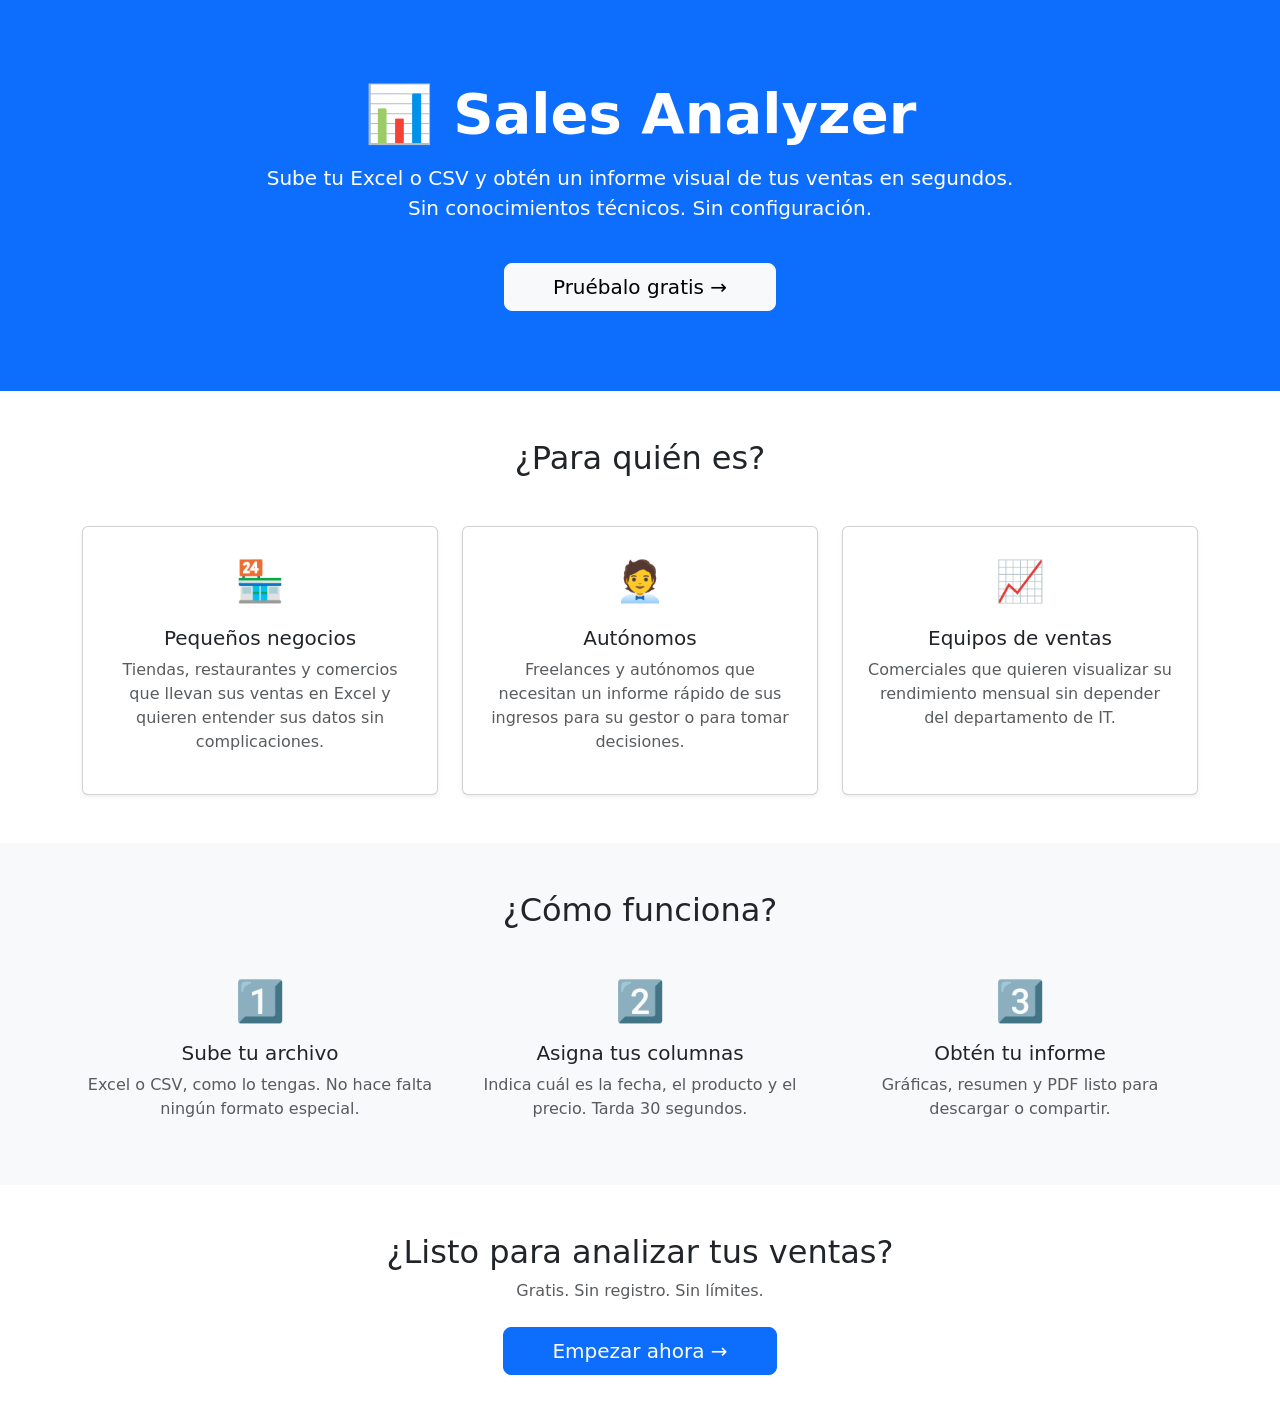
==== templates/landing.html @ f9fd8fee "Añadir landing page" ====
<!DOCTYPE html>
<html lang="en">
<head>
    <meta charset="UTF-8">
    <title>Sales Analyzer - Analiza tus ventas en segundos</title>
    <link href="https://cdn.jsdelivr.net/npm/bootstrap@5.3.0/dist/css/bootstrap.min.css" rel="stylesheet">
    <style>
        .hero { background: #0d6efd; color: white; padding: 80px 0;  }
        .feature-icon {font-size: 2.5rem; margin-bottom: 15px }
        .ejemplo-img {border-radius: 12px; box-shadow: 0 10px 40px rgba(0,0,0,0.15); }

    </style>
</head>
<body>

    <!-- Hero -->
     <div class = "hero text-center">
        <div class = "container">
            <h1 class = "display-4 fw-bold">📊 Sales Analyzer</h1>
            <p class = "lead mt-3">Sube tu Excel o CSV y obtén un informe visual de tus ventas en segundos.<br>Sin conocimientos técnicos. Sin configuración.</p>
            <a href = "/app" class = "btn btn-light btn-lg mt-4 px-5">Pruébalo gratis →</a>
        </div>
     </div>

     <!-- Para quién es-->
     <div class = "container text-center py-5">
        <h2 class = "mb-5">¿Para quién es?</h2>
        <div class = "row g-4">
            <div class = "col-md-4">
                <div class = "card h-100 p-4 shadow-sm">
                    <div class = "feature-icon">🏪</div>
                    <h5>Pequeños negocios</h5>
                    <p class = "text-muted">Tiendas, restaurantes y comercios que llevan sus ventas en Excel y quieren entender sus datos sin complicaciones.</p>
                </div>
            </div>
            <div class = "col-md-4">
                <div class = "card h-100 p-4 shadow-sm">
                    <div class = "feature-icon">🧑‍💼</div>
                    <h5>Autónomos</h5>
                    <p class = "text-muted">Freelances y autónomos que necesitan un informe rápido de sus ingresos para su gestor o para tomar decisiones.</p>
                </div>
            </div>
            <div class = "col-md-4">
                <div class = "card h-100 p-4 shadow-sm">
                    <div class = "feature-icon">📈</div>
                    <h5>Equipos de ventas</h5>
                    <p class = "text-muted">Comerciales que quieren visualizar su rendimiento mensual sin depender del departamento de IT.</p>
                </div>
            </div>
        </div>
     </div>

     <!-- Cómo funciona-->
      <div class = "bg-light py-5">
        <div class = "container text-center">
            <h2 class = "mb-5">¿Cómo funciona?</h2>
            <div class = "row g-4">
                <div class = "col-md-4">
                    <div class = "display-6">1️⃣</div>
                    <h5 class = "mt-3">Sube tu archivo</h5>
                    <p class = "text-muted">Excel o CSV, como lo tengas. No hace falta ningún formato especial.</p>
                </div>
                <div class = "col-md-4">
                    <div class = "display-6">2️⃣</div>
                    <h5 class = "mt-3">Asigna tus columnas</h5>
                    <p class = "text-muted">Indica cuál es la fecha, el producto y el precio. Tarda 30 segundos.</p>
                </div>
                <div class = "col-md-4">
                    <div class = "display-6">3️⃣</div>
                    <h5 class = "mt-3"> Obtén tu informe</h5>
                    <p class = "text-muted">Gráficas, resumen y PDF listo para descargar o compartir.</p>
                </div>
            </div>
        </div>
      </div>

      <!-- CTA final-->
       <div class = "text-center py-5">
        <h2>¿Listo para analizar tus ventas?</h2>
        <p class = "text-muted">Gratis. Sin registro. Sin límites.</p>
        <a href = "/app" class = "btn btn-primary btn-lg px-5 mt-2">Empezar ahora →</a>
       </div>
    
</body>
</html>
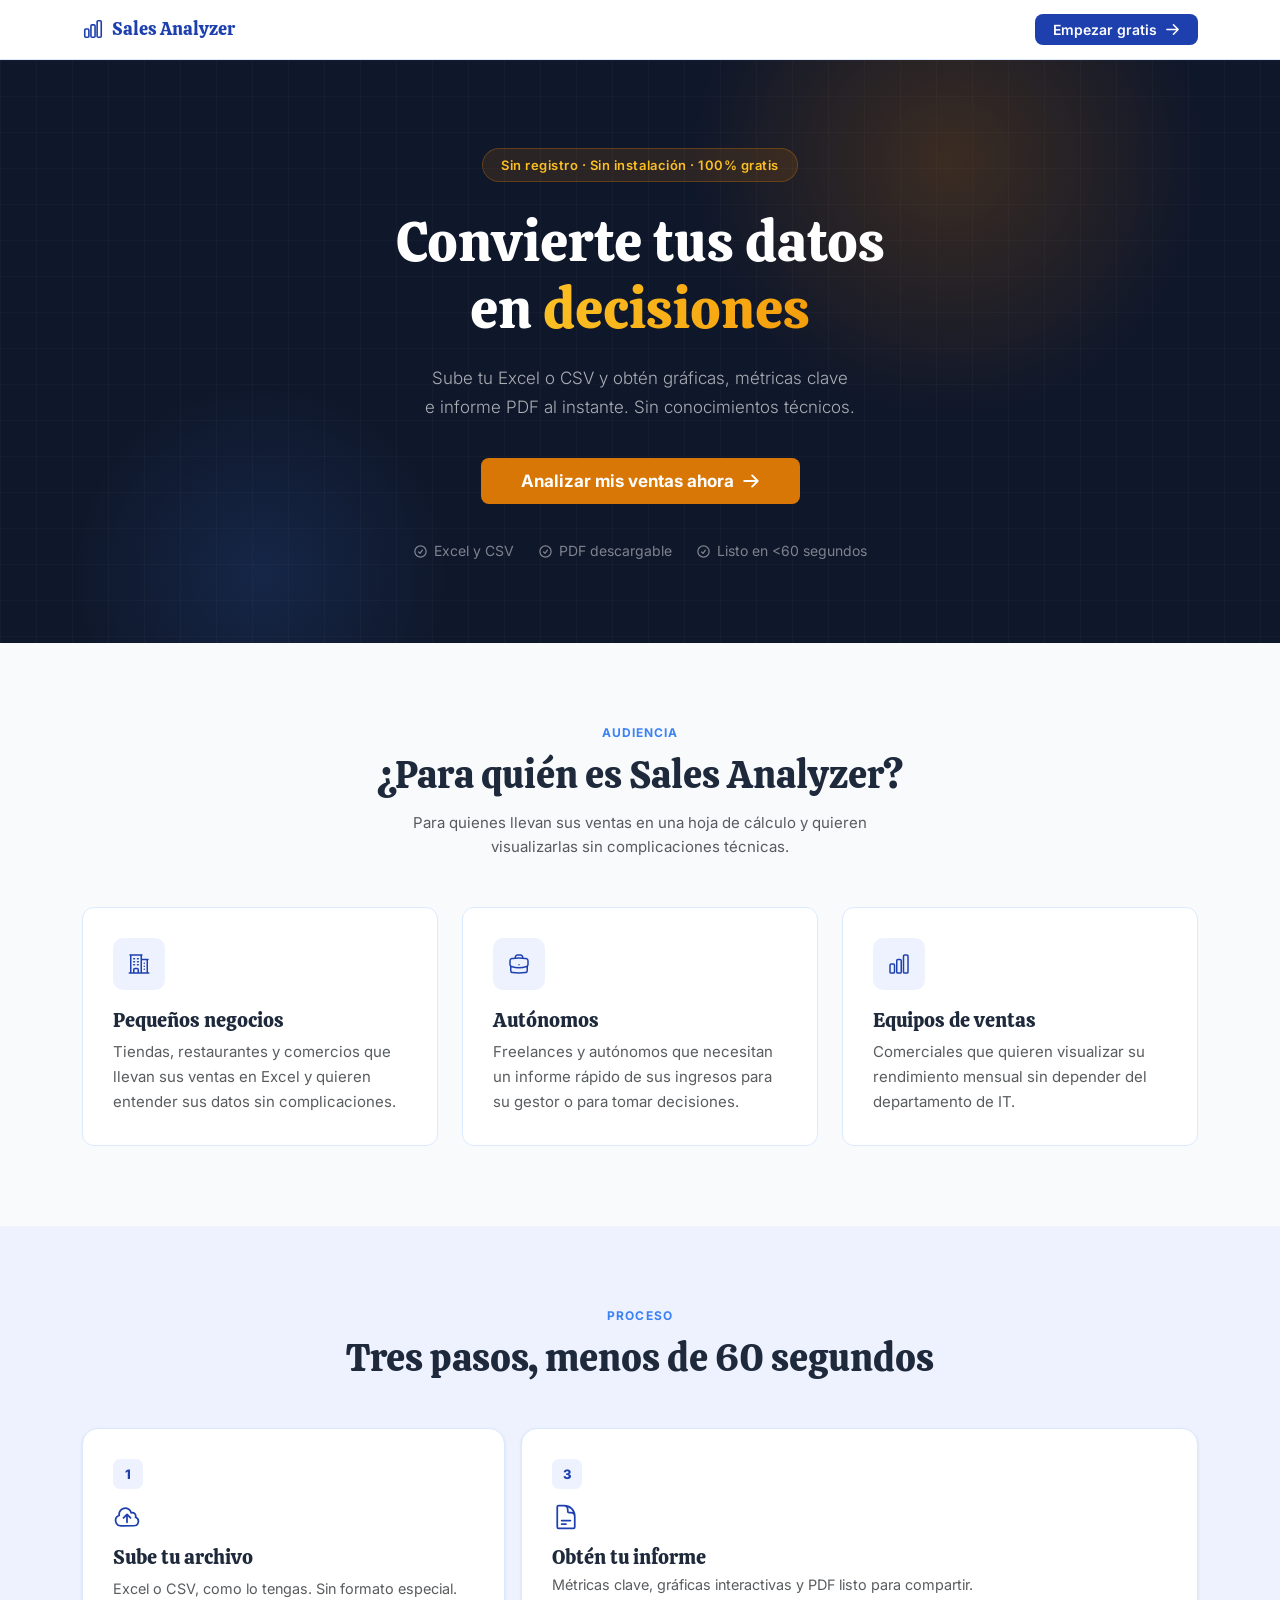
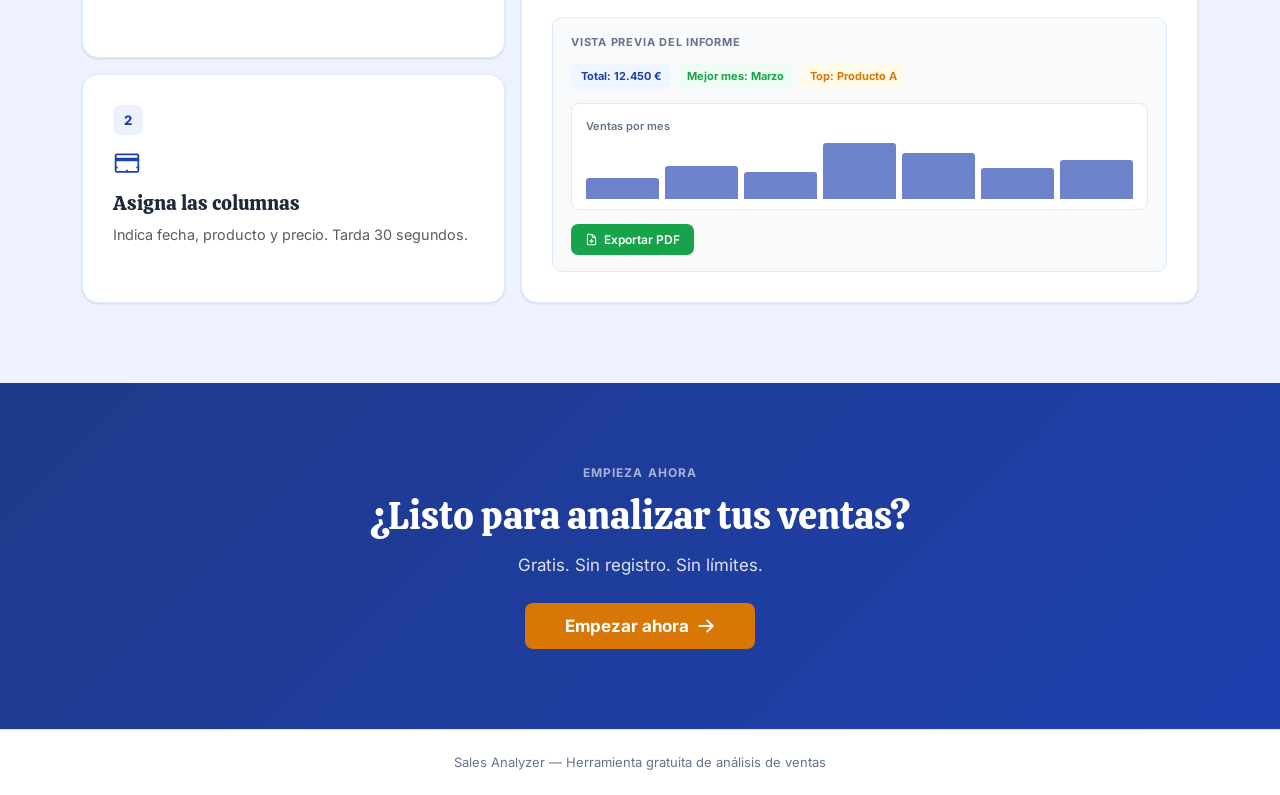
==== commit 4a521815: "Rediseño UI con design system" ====
--- a/templates/landing.html
+++ b/templates/landing.html
@@ -1,85 +1,328 @@
 <!DOCTYPE html>
-<html lang="en">
+<html lang="es">
 <head>
     <meta charset="UTF-8">
-    <title>Sales Analyzer - Analiza tus ventas en segundos</title>
+    <meta name="viewport" content="width=device-width, initial-scale=1.0">
+    <title>Sales Analyzer — Analiza tus ventas en segundos</title>
     <link href="https://cdn.jsdelivr.net/npm/bootstrap@5.3.0/dist/css/bootstrap.min.css" rel="stylesheet">
+    <link rel="stylesheet" href="/static/styles.css">
     <style>
-        .hero { background: #0d6efd; color: white; padding: 80px 0;  }
-        .feature-icon {font-size: 2.5rem; margin-bottom: 15px }
-        .ejemplo-img {border-radius: 12px; box-shadow: 0 10px 40px rgba(0,0,0,0.15); }
-
+        /* ── Dark Hero ─────────────────────────────────────── */
+        .hero {
+            background-color: #0f172a;
+            background-image:
+                linear-gradient(rgba(255,255,255,.025) 1px, transparent 1px),
+                linear-gradient(90deg, rgba(255,255,255,.025) 1px, transparent 1px);
+            background-size: 36px 36px;
+            padding: 5.5rem 0 5rem;
+            color: #fff;
+            text-align: center;
+            position: relative;
+            overflow: hidden;
+        }
+        .hero::before {
+            content: '';
+            position: absolute;
+            width: 560px; height: 560px;
+            background: radial-gradient(circle, rgba(217,119,6,.22) 0%, transparent 65%);
+            top: -180px; right: 4%;
+            pointer-events: none;
+        }
+        .hero::after {
+            content: '';
+            position: absolute;
+            width: 420px; height: 420px;
+            background: radial-gradient(circle, rgba(59,130,246,.14) 0%, transparent 65%);
+            bottom: -140px; left: 4%;
+            pointer-events: none;
+        }
+        .hero__eyebrow {
+            display: inline-block;
+            background: rgba(217,119,6,.14);
+            color: #FBBF24;
+            border: 1px solid rgba(217,119,6,.3);
+            border-radius: 99px;
+            padding: .35rem 1.125rem;
+            font-size: .8125rem;
+            font-weight: 600;
+            letter-spacing: .04em;
+            margin-bottom: 1.625rem;
+        }
+        .hero h1 { font-size: clamp(2.375rem, 5.5vw, 3.5rem); margin-bottom: 1.375rem; color: #fff; }
+        .hero h1 .accent-text {
+            background: linear-gradient(90deg, #FBBF24 0%, #F59E0B 100%);
+            -webkit-background-clip: text;
+            -webkit-text-fill-color: transparent;
+            background-clip: text;
+        }
+        .hero .lead { font-size: 1.0625rem; color: rgba(255,255,255,.72); max-width: 520px; margin: 0 auto 2.25rem; line-height: 1.7; }
+        .trust-badge { color: rgba(255,255,255,.58); }
+
+        /* ── Bento Grid ─────────────────────────────────────── */
+        .bento-grid {
+            display: grid;
+            grid-template-columns: 1fr 1.6fr;
+            grid-template-rows: 1fr 1fr;
+            gap: 1rem;
+        }
+        .bento-card {
+            background: #fff;
+            border: 1px solid var(--color-border);
+            border-radius: 16px;
+            padding: 1.875rem;
+            box-shadow: var(--shadow-card);
+        }
+        .bento-card--step1 { grid-column: 1; grid-row: 1; }
+        .bento-card--step2 { grid-column: 1; grid-row: 2; }
+        .bento-card--step3 { grid-column: 2; grid-row: 1 / 3; display: flex; flex-direction: column; }
+        @media (max-width: 767px) {
+            .bento-grid { grid-template-columns: 1fr; grid-template-rows: auto; }
+            .bento-card--step3 { grid-column: 1; grid-row: auto; }
+        }
+        .bento-step-num {
+            display: inline-flex;
+            align-items: center; justify-content: center;
+            width: 30px; height: 30px;
+            background: var(--color-primary-light);
+            color: var(--color-primary);
+            border-radius: 7px;
+            font-size: .8125rem; font-weight: 800;
+            margin-bottom: .875rem;
+        }
+
+        /* ── Mock Report Preview ────────────────────────────── */
+        .mock-report {
+            background: var(--color-bg);
+            border: 1px solid var(--color-border);
+            border-radius: 10px;
+            padding: 1rem 1.125rem;
+            flex: 1;
+            margin-top: 1.25rem;
+            pointer-events: none;
+            user-select: none;
+        }
+        .mock-report__title {
+            font-size: .6875rem; font-weight: 700;
+            text-transform: uppercase; letter-spacing: .07em;
+            color: var(--color-text-muted); margin-bottom: .75rem;
+        }
+        .mock-kpis { display: flex; gap: .4rem; flex-wrap: wrap; margin-bottom: .875rem; }
+        .mock-kpi {
+            padding: .3rem .6rem; border-radius: 6px;
+            font-size: .6875rem; font-weight: 700; line-height: 1.4;
+        }
+        .mk-blue  { background: #EFF6FF; color: var(--color-primary); }
+        .mk-green { background: #F0FDF4; color: var(--color-success); }
+        .mk-amber { background: #FFFBEB; color: var(--color-accent); }
+        .mock-chart-wrap {
+            background: #fff; border: 1px solid var(--color-border);
+            border-radius: 8px; padding: .875rem .875rem .625rem; margin-bottom: .875rem;
+        }
+        .mock-chart-lbl { font-size: .6875rem; color: var(--color-text-muted); font-weight: 600; margin-bottom: .5rem; }
+        .mock-bars { display: flex; align-items: flex-end; gap: .375rem; height: 56px; }
+        .mock-bar { flex: 1; background: var(--color-primary); border-radius: 3px 3px 0 0; opacity: .65; }
+        .mock-export {
+            display: inline-flex; align-items: center; gap: .375rem;
+            background: var(--color-success); color: #fff;
+            padding: .375rem .875rem; border-radius: 7px;
+            font-size: .75rem; font-weight: 600;
+        }
     </style>
 </head>
 <body>
 
+    <!-- Navbar -->
+    <nav class="sa-nav">
+        <div class="container d-flex align-items-center justify-content-between">
+            <a class="sa-nav__brand" href="/">
+                <svg class="sa-icon" width="22" height="22" fill="none" stroke="currentColor" stroke-width="1.75" viewBox="0 0 24 24" aria-hidden="true">
+                    <path stroke-linecap="round" stroke-linejoin="round" d="M3 13.125C3 12.504 3.504 12 4.125 12h2.25c.621 0 1.125.504 1.125 1.125v6.75C7.5 20.496 6.996 21 6.375 21h-2.25A1.125 1.125 0 0 1 3 19.875v-6.75ZM9.75 8.625c0-.621.504-1.125 1.125-1.125h2.25c.621 0 1.125.504 1.125 1.125v11.25c0 .621-.504 1.125-1.125 1.125h-2.25a1.125 1.125 0 0 1-1.125-1.125V8.625ZM16.5 4.125c0-.621.504-1.125 1.125-1.125h2.25C20.496 3 21 3.504 21 4.125v15.75c0 .621-.504 1.125-1.125 1.125h-2.25a1.125 1.125 0 0 1-1.125-1.125V4.125Z"/>
+                </svg>
+                Sales Analyzer
+            </a>
+            <a href="/app" class="btn-sa btn-sa--primary" style="font-size:.875rem;padding:.5rem 1.125rem;">
+                Empezar gratis
+                <svg class="sa-icon" width="15" height="15" fill="none" stroke="currentColor" stroke-width="2.5" viewBox="0 0 24 24" aria-hidden="true">
+                    <path stroke-linecap="round" stroke-linejoin="round" d="M13.5 4.5 21 12m0 0-7.5 7.5M21 12H3"/>
+                </svg>
+            </a>
+        </div>
+    </nav>
+
     <!-- Hero -->
-     <div class = "hero text-center">
-        <div class = "container">
-            <h1 class = "display-4 fw-bold">📊 Sales Analyzer</h1>
-            <p class = "lead mt-3">Sube tu Excel o CSV y obtén un informe visual de tus ventas en segundos.<br>Sin conocimientos técnicos. Sin configuración.</p>
-            <a href = "/app" class = "btn btn-light btn-lg mt-4 px-5">Pruébalo gratis →</a>
-        </div>
-     </div>
-
-     <!-- Para quién es-->
-     <div class = "container text-center py-5">
-        <h2 class = "mb-5">¿Para quién es?</h2>
-        <div class = "row g-4">
-            <div class = "col-md-4">
-                <div class = "card h-100 p-4 shadow-sm">
-                    <div class = "feature-icon">🏪</div>
-                    <h5>Pequeños negocios</h5>
-                    <p class = "text-muted">Tiendas, restaurantes y comercios que llevan sus ventas en Excel y quieren entender sus datos sin complicaciones.</p>
-                </div>
-            </div>
-            <div class = "col-md-4">
-                <div class = "card h-100 p-4 shadow-sm">
-                    <div class = "feature-icon">🧑‍💼</div>
-                    <h5>Autónomos</h5>
-                    <p class = "text-muted">Freelances y autónomos que necesitan un informe rápido de sus ingresos para su gestor o para tomar decisiones.</p>
-                </div>
-            </div>
-            <div class = "col-md-4">
-                <div class = "card h-100 p-4 shadow-sm">
-                    <div class = "feature-icon">📈</div>
-                    <h5>Equipos de ventas</h5>
-                    <p class = "text-muted">Comerciales que quieren visualizar su rendimiento mensual sin depender del departamento de IT.</p>
-                </div>
-            </div>
-        </div>
-     </div>
-
-     <!-- Cómo funciona-->
-      <div class = "bg-light py-5">
-        <div class = "container text-center">
-            <h2 class = "mb-5">¿Cómo funciona?</h2>
-            <div class = "row g-4">
-                <div class = "col-md-4">
-                    <div class = "display-6">1️⃣</div>
-                    <h5 class = "mt-3">Sube tu archivo</h5>
-                    <p class = "text-muted">Excel o CSV, como lo tengas. No hace falta ningún formato especial.</p>
-                </div>
-                <div class = "col-md-4">
-                    <div class = "display-6">2️⃣</div>
-                    <h5 class = "mt-3">Asigna tus columnas</h5>
-                    <p class = "text-muted">Indica cuál es la fecha, el producto y el precio. Tarda 30 segundos.</p>
-                </div>
-                <div class = "col-md-4">
-                    <div class = "display-6">3️⃣</div>
-                    <h5 class = "mt-3"> Obtén tu informe</h5>
-                    <p class = "text-muted">Gráficas, resumen y PDF listo para descargar o compartir.</p>
-                </div>
-            </div>
-        </div>
-      </div>
-
-      <!-- CTA final-->
-       <div class = "text-center py-5">
-        <h2>¿Listo para analizar tus ventas?</h2>
-        <p class = "text-muted">Gratis. Sin registro. Sin límites.</p>
-        <a href = "/app" class = "btn btn-primary btn-lg px-5 mt-2">Empezar ahora →</a>
-       </div>
-    
+    <section class="hero">
+        <div class="container" style="position:relative;z-index:1;">
+            <div class="hero__eyebrow">Sin registro &middot; Sin instalación &middot; 100% gratis</div>
+            <h1>Convierte tus datos<br>en <span class="accent-text">decisiones</span></h1>
+            <p class="lead">
+                Sube tu Excel o CSV y obtén gráficas, métricas clave<br>
+                e informe PDF al instante. Sin conocimientos técnicos.
+            </p>
+            <a href="/app" class="btn-sa btn-sa--accent">
+                Analizar mis ventas ahora
+                <svg class="sa-icon" width="18" height="18" fill="none" stroke="currentColor" stroke-width="2.5" viewBox="0 0 24 24" aria-hidden="true">
+                    <path stroke-linecap="round" stroke-linejoin="round" d="M13.5 4.5 21 12m0 0-7.5 7.5M21 12H3"/>
+                </svg>
+            </a>
+            <div class="trust-badges">
+                <span class="trust-badge">
+                    <svg class="sa-icon" width="15" height="15" fill="none" stroke="currentColor" stroke-width="2" viewBox="0 0 24 24" aria-hidden="true"><path stroke-linecap="round" stroke-linejoin="round" d="M9 12.75 11.25 15 15 9.75M21 12a9 9 0 1 1-18 0 9 9 0 0 1 18 0Z"/></svg>
+                    Excel y CSV
+                </span>
+                <span class="trust-badge">
+                    <svg class="sa-icon" width="15" height="15" fill="none" stroke="currentColor" stroke-width="2" viewBox="0 0 24 24" aria-hidden="true"><path stroke-linecap="round" stroke-linejoin="round" d="M9 12.75 11.25 15 15 9.75M21 12a9 9 0 1 1-18 0 9 9 0 0 1 18 0Z"/></svg>
+                    PDF descargable
+                </span>
+                <span class="trust-badge">
+                    <svg class="sa-icon" width="15" height="15" fill="none" stroke="currentColor" stroke-width="2" viewBox="0 0 24 24" aria-hidden="true"><path stroke-linecap="round" stroke-linejoin="round" d="M9 12.75 11.25 15 15 9.75M21 12a9 9 0 1 1-18 0 9 9 0 0 1 18 0Z"/></svg>
+                    Listo en &lt;60 segundos
+                </span>
+            </div>
+        </div>
+    </section>
+
+    <!-- Para quién es -->
+    <section class="l-section">
+        <div class="container">
+            <div class="text-center mb-5">
+                <span class="l-eyebrow">Audiencia</span>
+                <h2 class="l-title">¿Para quién es Sales Analyzer?</h2>
+                <p class="text-muted mx-auto" style="max-width:500px;font-size:.9375rem;">Para quienes llevan sus ventas en una hoja de cálculo y quieren visualizarlas sin complicaciones técnicas.</p>
+            </div>
+            <div class="row g-4">
+                <div class="col-md-4">
+                    <div class="feature-card">
+                        <div class="feature-icon-wrap" aria-hidden="true">
+                            <svg width="24" height="24" fill="none" stroke="currentColor" stroke-width="1.5" viewBox="0 0 24 24">
+                                <path stroke-linecap="round" stroke-linejoin="round" d="M2.25 21h19.5m-18-18v18m10.5-18v18m6-13.5V21M6.75 6.75h.75m-.75 3h.75m-.75 3h.75m3-6h.75m-.75 3h.75m-.75 3h.75M6.75 21v-3.375c0-.621.504-1.125 1.125-1.125h2.25c.621 0 1.125.504 1.125 1.125V21M3 3h12m-.75 4.5H21m-3.75 3.75h.008v.008h-.008v-.008Zm0 3h.008v.008h-.008v-.008Zm0 3h.008v.008h-.008v-.008Z"/>
+                            </svg>
+                        </div>
+                        <h5 class="mb-2">Pequeños negocios</h5>
+                        <p class="text-muted mb-0" style="font-size:.9375rem;line-height:1.65;">Tiendas, restaurantes y comercios que llevan sus ventas en Excel y quieren entender sus datos sin complicaciones.</p>
+                    </div>
+                </div>
+                <div class="col-md-4">
+                    <div class="feature-card">
+                        <div class="feature-icon-wrap" aria-hidden="true">
+                            <svg width="24" height="24" fill="none" stroke="currentColor" stroke-width="1.5" viewBox="0 0 24 24">
+                                <path stroke-linecap="round" stroke-linejoin="round" d="M20.25 14.15v4.25c0 1.094-.787 2.036-1.872 2.18-2.087.277-4.216.42-6.378.42s-4.291-.143-6.378-.42c-1.085-.144-1.872-1.086-1.872-2.18v-4.25m16.5 0a2.18 2.18 0 0 0 .75-1.661V8.706c0-1.081-.768-2.015-1.837-2.175a48.114 48.114 0 0 0-3.413-.387m4.5 8.006c-.194.165-.42.295-.673.38A23.978 23.978 0 0 1 12 15.75c-2.648 0-5.195-.429-7.577-1.22a2.016 2.016 0 0 1-.673-.38m0 0A2.18 2.18 0 0 1 3 12.489V8.706c0-1.081.768-2.015 1.837-2.175a48.111 48.111 0 0 1 3.413-.387m7.5 0V5.25A2.25 2.25 0 0 0 13.5 3h-3a2.25 2.25 0 0 0-2.25 2.25v.894m7.5 0a48.667 48.667 0 0 0-7.5 0M12 12.75h.008v.008H12v-.008Z"/>
+                            </svg>
+                        </div>
+                        <h5 class="mb-2">Autónomos</h5>
+                        <p class="text-muted mb-0" style="font-size:.9375rem;line-height:1.65;">Freelances y autónomos que necesitan un informe rápido de sus ingresos para su gestor o para tomar decisiones.</p>
+                    </div>
+                </div>
+                <div class="col-md-4">
+                    <div class="feature-card">
+                        <div class="feature-icon-wrap" aria-hidden="true">
+                            <svg width="24" height="24" fill="none" stroke="currentColor" stroke-width="1.5" viewBox="0 0 24 24">
+                                <path stroke-linecap="round" stroke-linejoin="round" d="M3 13.125C3 12.504 3.504 12 4.125 12h2.25c.621 0 1.125.504 1.125 1.125v6.75C7.5 20.496 6.996 21 6.375 21h-2.25A1.125 1.125 0 0 1 3 19.875v-6.75ZM9.75 8.625c0-.621.504-1.125 1.125-1.125h2.25c.621 0 1.125.504 1.125 1.125v11.25c0 .621-.504 1.125-1.125 1.125h-2.25a1.125 1.125 0 0 1-1.125-1.125V8.625ZM16.5 4.125c0-.621.504-1.125 1.125-1.125h2.25C20.496 3 21 3.504 21 4.125v15.75c0 .621-.504 1.125-1.125 1.125h-2.25a1.125 1.125 0 0 1-1.125-1.125V4.125Z"/>
+                            </svg>
+                        </div>
+                        <h5 class="mb-2">Equipos de ventas</h5>
+                        <p class="text-muted mb-0" style="font-size:.9375rem;line-height:1.65;">Comerciales que quieren visualizar su rendimiento mensual sin depender del departamento de IT.</p>
+                    </div>
+                </div>
+            </div>
+        </div>
+    </section>
+
+    <!-- Cómo funciona — Bento Grid -->
+    <section class="l-section l-section--muted">
+        <div class="container">
+            <div class="text-center mb-5">
+                <span class="l-eyebrow">Proceso</span>
+                <h2 class="l-title">Tres pasos, menos de 60 segundos</h2>
+            </div>
+            <div class="bento-grid">
+
+                <!-- Step 1 -->
+                <div class="bento-card bento-card--step1">
+                    <div class="bento-step-num" aria-hidden="true">1</div>
+                    <div style="color:var(--color-primary);margin-bottom:.875rem;" aria-hidden="true">
+                        <svg width="28" height="28" fill="none" stroke="currentColor" stroke-width="1.5" viewBox="0 0 24 24">
+                            <path stroke-linecap="round" stroke-linejoin="round" d="M12 16.5V9.75m0 0 3 3m-3-3-3 3M6.75 19.5a4.5 4.5 0 0 1-1.41-8.775 5.25 5.25 0 0 1 10.233-2.33 3 3 0 0 1 3.758 3.848A3.752 3.752 0 0 1 18 19.5H6.75Z"/>
+                        </svg>
+                    </div>
+                    <h5 class="mb-2">Sube tu archivo</h5>
+                    <p class="text-muted mb-0" style="font-size:.9rem;line-height:1.65;">Excel o CSV, como lo tengas. Sin formato especial.</p>
+                </div>
+
+                <!-- Step 2 -->
+                <div class="bento-card bento-card--step2">
+                    <div class="bento-step-num" aria-hidden="true">2</div>
+                    <div style="color:var(--color-primary);margin-bottom:.875rem;" aria-hidden="true">
+                        <svg width="28" height="28" fill="none" stroke="currentColor" stroke-width="1.5" viewBox="0 0 24 24">
+                            <path stroke-linecap="round" stroke-linejoin="round" d="M3.375 19.5h17.25m-17.25 0a1.125 1.125 0 0 1-1.125-1.125M3.375 19.5h7.5c.621 0 1.125-.504 1.125-1.125m-9.75 0V5.625m0 12.75v-1.5c0-.621.504-1.125 1.125-1.125m18.375 2.625V5.625m0 12.75c0 .621-.504 1.125-1.125 1.125m1.125-1.125v-1.5c0-.621-.504-1.125-1.125-1.125m0 3.75h-7.5A1.125 1.125 0 0 1 12 18.375m9.75-12.75c0-.621-.504-1.125-1.125-1.125H3.375c-.621 0-1.125.504-1.125 1.125m19.5 0v1.5c0 .621-.504 1.125-1.125 1.125M2.25 5.625v1.5c0 .621.504 1.125 1.125 1.125m0 0h17.25m-17.25 0c-.621 0-1.125.504-1.125 1.125v1.5m18.375-2.625c.621 0 1.125.504 1.125 1.125v1.5m-1.125-1.125H3.375"/>
+                        </svg>
+                    </div>
+                    <h5 class="mb-2">Asigna las columnas</h5>
+                    <p class="text-muted mb-0" style="font-size:.9rem;line-height:1.65;">Indica fecha, producto y precio. Tarda 30 segundos.</p>
+                </div>
+
+                <!-- Step 3 — con mock del informe -->
+                <div class="bento-card bento-card--step3">
+                    <div class="bento-step-num" aria-hidden="true">3</div>
+                    <div style="color:var(--color-primary);margin-bottom:.875rem;" aria-hidden="true">
+                        <svg width="28" height="28" fill="none" stroke="currentColor" stroke-width="1.5" viewBox="0 0 24 24">
+                            <path stroke-linecap="round" stroke-linejoin="round" d="M19.5 14.25v-2.625a3.375 3.375 0 0 0-3.375-3.375h-1.5A1.125 1.125 0 0 1 13.5 7.125v-1.5a3.375 3.375 0 0 0-3.375-3.375H8.25m0 12.75h7.5m-7.5 3H12M10.5 2.25H5.625c-.621 0-1.125.504-1.125 1.125v17.25c0 .621.504 1.125 1.125 1.125h12.75c.621 0 1.125-.504 1.125-1.125V11.25a9 9 0 0 0-9-9Z"/>
+                        </svg>
+                    </div>
+                    <h5 class="mb-1">Obtén tu informe</h5>
+                    <p class="text-muted" style="font-size:.9rem;line-height:1.65;margin-bottom:0;">Métricas clave, gráficas interactivas y PDF listo para compartir.</p>
+
+                    <!-- Mock report preview -->
+                    <div class="mock-report" aria-hidden="true">
+                        <div class="mock-report__title">Vista previa del informe</div>
+                        <div class="mock-kpis">
+                            <div class="mock-kpi mk-blue">Total: 12.450 €</div>
+                            <div class="mock-kpi mk-green">Mejor mes: Marzo</div>
+                            <div class="mock-kpi mk-amber">Top: Producto A</div>
+                        </div>
+                        <div class="mock-chart-wrap">
+                            <div class="mock-chart-lbl">Ventas por mes</div>
+                            <div class="mock-bars">
+                                <div class="mock-bar" style="height:38%"></div>
+                                <div class="mock-bar" style="height:60%"></div>
+                                <div class="mock-bar" style="height:48%"></div>
+                                <div class="mock-bar" style="height:100%"></div>
+                                <div class="mock-bar" style="height:82%"></div>
+                                <div class="mock-bar" style="height:55%"></div>
+                                <div class="mock-bar" style="height:70%"></div>
+                            </div>
+                        </div>
+                        <div class="mock-export">
+                            <svg width="13" height="13" fill="none" stroke="currentColor" stroke-width="2" viewBox="0 0 24 24"><path stroke-linecap="round" stroke-linejoin="round" d="M19.5 14.25v-2.625a3.375 3.375 0 0 0-3.375-3.375h-1.5A1.125 1.125 0 0 1 13.5 7.125v-1.5a3.375 3.375 0 0 0-3.375-3.375H8.25m.75 12 3 3m0 0 3-3m-3 3v-6m-1.5-9H5.625c-.621 0-1.125.504-1.125 1.125v17.25c0 .621.504 1.125 1.125 1.125h12.75c.621 0 1.125-.504 1.125-1.125V11.25a9 9 0 0 0-9-9Z"/></svg>
+                            Exportar PDF
+                        </div>
+                    </div>
+                </div>
+
+            </div>
+        </div>
+    </section>
+
+    <!-- CTA Final -->
+    <section class="l-section l-section--dark">
+        <div class="container">
+            <span class="l-eyebrow">Empieza ahora</span>
+            <h2 class="l-title" style="color:#fff;">¿Listo para analizar tus ventas?</h2>
+            <p class="mb-4" style="opacity:.85;font-size:1.0625rem;">Gratis. Sin registro. Sin límites.</p>
+            <a href="/app" class="btn-sa btn-sa--accent">
+                Empezar ahora
+                <svg class="sa-icon" width="18" height="18" fill="none" stroke="currentColor" stroke-width="2.5" viewBox="0 0 24 24" aria-hidden="true">
+                    <path stroke-linecap="round" stroke-linejoin="round" d="M13.5 4.5 21 12m0 0-7.5 7.5M21 12H3"/>
+                </svg>
+            </a>
+        </div>
+    </section>
+
+    <!-- Footer -->
+    <footer class="sa-footer">
+        <div class="container">
+            Sales Analyzer &mdash; Herramienta gratuita de análisis de ventas
+        </div>
+    </footer>
+
 </body>
-</html>+</html>
--- a/static/styles.css
+++ b/static/styles.css
@@ -0,0 +1,396 @@
+@import url('https://fonts.googleapis.com/css2?family=Calistoga&family=Inter:wght@300;400;500;600;700&display=swap');
+
+/* ── Design Tokens ─────────────────────────────────────── */
+:root {
+    --color-primary:       #1E40AF;
+    --color-primary-dark:  #1e3a8a;
+    --color-primary-light: #EEF2FF;
+    --color-secondary:     #3B82F6;
+    --color-accent:        #D97706;
+    --color-accent-dark:   #b45309;
+    --color-bg:            #F8FAFC;
+    --color-surface:       #FFFFFF;
+    --color-muted-bg:      #EEF2FF;
+    --color-border:        #DBEAFE;
+    --color-text:          #1E293B;
+    --color-text-muted:    #64748B;
+    --color-success:       #16a34a;
+    --color-danger:        #DC2626;
+    --radius-card:         12px;
+    --shadow-card:         0 1px 3px rgba(0,0,0,.08), 0 1px 2px rgba(0,0,0,.04);
+    --shadow-hover:        0 8px 30px rgba(30,64,175,.12);
+    --t-fast:              150ms ease;
+    --t-normal:            250ms ease;
+}
+
+/* ── Base ──────────────────────────────────────────────── */
+*, *::before, *::after { box-sizing: border-box; }
+
+body {
+    font-family: 'Inter', -apple-system, BlinkMacSystemFont, 'Segoe UI', sans-serif;
+    background-color: var(--color-bg);
+    color: var(--color-text);
+    line-height: 1.6;
+    -webkit-font-smoothing: antialiased;
+}
+
+h1, h2, h3, h4, h5, h6 {
+    font-family: 'Calistoga', Georgia, serif;
+    line-height: 1.2;
+}
+
+/* ── Navbar ────────────────────────────────────────────── */
+.sa-nav {
+    background: var(--color-surface);
+    border-bottom: 1px solid var(--color-border);
+    padding: 0.875rem 0;
+    position: sticky;
+    top: 0;
+    z-index: 100;
+}
+
+.sa-nav__brand {
+    font-family: 'Calistoga', serif;
+    font-size: 1.125rem;
+    color: var(--color-primary);
+    text-decoration: none;
+    display: inline-flex;
+    align-items: center;
+    gap: 0.5rem;
+}
+.sa-nav__brand:hover { color: var(--color-primary-dark); }
+
+/* ── Buttons ───────────────────────────────────────────── */
+.btn-sa {
+    border: none;
+    border-radius: 8px;
+    font-weight: 600;
+    cursor: pointer;
+    display: inline-flex;
+    align-items: center;
+    gap: 0.5rem;
+    text-decoration: none;
+    line-height: 1;
+    transition: background-color var(--t-fast), transform 100ms ease, opacity var(--t-fast);
+    padding: 0.65rem 1.375rem;
+    font-size: 0.9375rem;
+    font-family: 'Inter', sans-serif;
+}
+.btn-sa:active  { transform: scale(0.98); }
+.btn-sa:disabled, .btn-sa[disabled] { opacity: 0.55; cursor: not-allowed; transform: none; pointer-events: none; }
+.btn-sa:focus-visible { outline: 3px solid var(--color-secondary); outline-offset: 2px; }
+
+.btn-sa--primary { background: var(--color-primary); color: #fff !important; }
+.btn-sa--primary:hover { background: var(--color-primary-dark); color: #fff; }
+
+.btn-sa--accent { background: var(--color-accent); color: #fff !important; padding: 0.875rem 2.5rem; font-size: 1.0625rem; font-weight: 700; }
+.btn-sa--accent:hover { background: var(--color-accent-dark); color: #fff; }
+
+.btn-sa--success { background: var(--color-success); color: #fff !important; }
+.btn-sa--success:hover { background: #15803d; color: #fff; }
+
+.btn-sa--ghost {
+    background: transparent;
+    color: var(--color-text) !important;
+    border: 1.5px solid var(--color-border);
+}
+.btn-sa--ghost:hover { background: var(--color-muted-bg); border-color: var(--color-secondary); }
+
+/* ── Cards ─────────────────────────────────────────────── */
+.sa-card {
+    background: var(--color-surface);
+    border: 1px solid var(--color-border);
+    border-radius: var(--radius-card);
+    box-shadow: var(--shadow-card);
+    padding: 1.75rem;
+}
+
+/* ── Form ──────────────────────────────────────────────── */
+.sa-field { margin-bottom: 1.25rem; }
+
+.sa-label {
+    display: block;
+    font-size: 0.875rem;
+    font-weight: 600;
+    color: var(--color-text);
+    margin-bottom: 0.375rem;
+}
+
+.sa-input,
+.sa-select {
+    width: 100%;
+    padding: 0.625rem 0.875rem;
+    border: 1.5px solid var(--color-border);
+    border-radius: 8px;
+    font-size: 0.9375rem;
+    font-family: 'Inter', sans-serif;
+    background: var(--color-surface);
+    color: var(--color-text);
+    transition: border-color var(--t-fast), box-shadow var(--t-fast);
+    line-height: 1.5;
+}
+.sa-input:hover, .sa-select:hover { border-color: var(--color-secondary); }
+.sa-input:focus, .sa-select:focus {
+    outline: none;
+    border-color: var(--color-secondary);
+    box-shadow: 0 0 0 3px rgba(59,130,246,.15);
+}
+
+.sa-select {
+    padding-right: 2.25rem;
+    appearance: none;
+    background-image: url("data:image/svg+xml,%3Csvg xmlns='http://www.w3.org/2000/svg' width='16' height='16' fill='none' stroke='%2364748B' stroke-width='2' viewBox='0 0 24 24'%3E%3Cpath stroke-linecap='round' stroke-linejoin='round' d='m19.5 8.25-7.5 7.5-7.5-7.5'/%3E%3C/svg%3E");
+    background-repeat: no-repeat;
+    background-position: right 0.75rem center;
+    cursor: pointer;
+}
+
+.sa-helper {
+    font-size: 0.8125rem;
+    color: var(--color-text-muted);
+    margin-top: 0.25rem;
+}
+
+.required-mark { color: var(--color-danger); margin-left: 2px; }
+
+/* ── Alerts ────────────────────────────────────────────── */
+.sa-alert {
+    border-radius: 8px;
+    padding: 0.875rem 1.125rem;
+    font-size: 0.9375rem;
+    display: flex;
+    align-items: flex-start;
+    gap: 0.625rem;
+    margin-bottom: 1.25rem;
+}
+.sa-alert--danger { background: #FEF2F2; border: 1px solid #FECACA; color: #B91C1C; }
+
+/* ── File Upload Zone ──────────────────────────────────── */
+.file-zone {
+    border: 2px dashed var(--color-border);
+    border-radius: var(--radius-card);
+    padding: 2.5rem 1.5rem;
+    text-align: center;
+    background: var(--color-bg);
+    cursor: pointer;
+    transition: border-color var(--t-fast), background var(--t-fast);
+}
+.file-zone:hover, .file-zone:focus-within {
+    border-color: var(--color-secondary);
+    background: var(--color-primary-light);
+}
+.file-zone input[type="file"] { cursor: pointer; }
+
+/* ── Step Indicator ────────────────────────────────────── */
+.steps-indicator {
+    display: flex;
+    align-items: flex-start;
+    justify-content: center;
+    padding: 1.75rem 0 2rem;
+}
+
+.step {
+    display: flex;
+    flex-direction: column;
+    align-items: center;
+    gap: 0.375rem;
+    min-width: 80px;
+}
+
+.step__circle {
+    width: 36px;
+    height: 36px;
+    border-radius: 50%;
+    display: flex;
+    align-items: center;
+    justify-content: center;
+    font-weight: 700;
+    font-size: 0.875rem;
+    border: 2px solid var(--color-border);
+    background: var(--color-surface);
+    color: var(--color-text-muted);
+    transition: all var(--t-fast);
+}
+.step__label {
+    font-size: 0.6875rem;
+    font-weight: 500;
+    color: var(--color-text-muted);
+    text-align: center;
+    line-height: 1.3;
+    white-space: nowrap;
+}
+.step--active .step__circle {
+    background: var(--color-primary);
+    border-color: var(--color-primary);
+    color: #fff;
+    box-shadow: 0 0 0 4px var(--color-primary-light);
+}
+.step--active .step__label { color: var(--color-primary); font-weight: 700; }
+.step--completed .step__circle { background: var(--color-primary); border-color: var(--color-primary); color: #fff; }
+.step--completed .step__label { color: var(--color-primary); }
+
+.step-connector {
+    flex: 1;
+    max-width: 72px;
+    height: 2px;
+    background: var(--color-border);
+    margin-top: 17px;
+    align-self: flex-start;
+    transition: background var(--t-fast);
+}
+.step-connector--done { background: var(--color-primary); }
+
+/* ── KPI Cards ─────────────────────────────────────────── */
+.kpi-card {
+    background: var(--color-surface);
+    border: 1px solid var(--color-border);
+    border-radius: var(--radius-card);
+    box-shadow: var(--shadow-card);
+    padding: 1.125rem 1.25rem;
+    display: flex;
+    align-items: center;
+    gap: 1rem;
+    height: 100%;
+}
+.kpi-icon-wrap {
+    width: 46px; height: 46px; min-width: 46px;
+    border-radius: 10px;
+    display: flex; align-items: center; justify-content: center;
+}
+.kpi-icon--blue  { background: #EFF6FF; color: var(--color-primary); }
+.kpi-icon--green { background: #F0FDF4; color: var(--color-success); }
+.kpi-icon--amber { background: #FFFBEB; color: var(--color-accent); }
+.kpi-icon--red   { background: #FEF2F2; color: var(--color-danger); }
+.kpi-icon--slate { background: #F1F5F9; color: #475569; }
+.kpi-label {
+    font-size: 0.6875rem;
+    font-weight: 700;
+    text-transform: uppercase;
+    letter-spacing: 0.07em;
+    color: var(--color-text-muted);
+    margin-bottom: 0.25rem;
+}
+.kpi-value {
+    font-size: 1.375rem;
+    font-weight: 700;
+    color: var(--color-text);
+    line-height: 1.2;
+    font-family: 'Calistoga', serif;
+    word-break: break-word;
+}
+
+/* ── Chart Card ────────────────────────────────────────── */
+.chart-card {
+    background: var(--color-surface);
+    border: 1px solid var(--color-border);
+    border-radius: var(--radius-card);
+    box-shadow: var(--shadow-card);
+    padding: 1.75rem;
+    margin-bottom: 1.25rem;
+}
+.chart-card__title {
+    font-size: 1rem;
+    font-weight: 700;
+    color: var(--color-text);
+    margin-bottom: 1.25rem;
+    font-family: 'Inter', sans-serif;
+}
+
+/* ── Page Layout ───────────────────────────────────────── */
+.page-wrap { max-width: 860px; margin: 0 auto; padding: 0 1rem 4rem; }
+.page-header { padding: 1.75rem 0 1.5rem; }
+.page-header h1 { font-size: 1.75rem; margin-bottom: 0.25rem; }
+.page-header p { color: var(--color-text-muted); margin: 0; font-size: 0.9375rem; }
+
+/* ── Landing: Hero ─────────────────────────────────────── */
+.hero {
+    background: linear-gradient(135deg, #1e3a8a 0%, #1E40AF 55%, #1d4ed8 100%);
+    padding: 5rem 0 4.5rem;
+    color: #fff;
+    text-align: center;
+}
+.hero h1 {
+    font-size: clamp(2.25rem, 5vw, 3.25rem);
+    margin-bottom: 1.25rem;
+}
+.hero .lead {
+    font-size: 1.0625rem;
+    opacity: .9;
+    max-width: 540px;
+    margin: 0 auto 2rem;
+    line-height: 1.7;
+}
+.trust-badges {
+    display: flex;
+    justify-content: center;
+    gap: 1.5rem;
+    flex-wrap: wrap;
+    margin-top: 2.25rem;
+}
+.trust-badge {
+    display: inline-flex;
+    align-items: center;
+    gap: 0.375rem;
+    font-size: 0.875rem;
+    opacity: .8;
+}
+
+/* ── Landing: Sections ─────────────────────────────────── */
+.l-section { padding: 5rem 0; }
+.l-section--muted { background: var(--color-muted-bg); }
+.l-section--dark { background: linear-gradient(135deg, #1e3a8a 0%, #1E40AF 100%); color: #fff; text-align: center; }
+.l-eyebrow {
+    font-size: 0.75rem;
+    font-weight: 700;
+    letter-spacing: 0.09em;
+    text-transform: uppercase;
+    color: var(--color-secondary);
+    margin-bottom: 0.625rem;
+    display: block;
+}
+.l-section--dark .l-eyebrow { color: rgba(255,255,255,.6); }
+.l-title { font-size: clamp(1.625rem, 3vw, 2.375rem); margin-bottom: 0.875rem; }
+
+/* ── Landing: Feature Cards ────────────────────────────── */
+.feature-card {
+    background: var(--color-surface);
+    border: 1px solid var(--color-border);
+    border-radius: var(--radius-card);
+    padding: 1.875rem;
+    height: 100%;
+    transition: box-shadow var(--t-normal), transform var(--t-normal);
+}
+.feature-card:hover { box-shadow: var(--shadow-hover); transform: translateY(-2px); }
+.feature-icon-wrap {
+    width: 52px; height: 52px;
+    background: var(--color-muted-bg);
+    border-radius: 10px;
+    display: flex; align-items: center; justify-content: center;
+    margin-bottom: 1.125rem;
+    color: var(--color-primary);
+}
+
+/* ── Landing: How it works ─────────────────────────────── */
+.step-num {
+    width: 44px; height: 44px;
+    background: var(--color-primary);
+    color: #fff;
+    border-radius: 50%;
+    display: flex; align-items: center; justify-content: center;
+    font-family: 'Calistoga', serif;
+    font-size: 1.125rem;
+    margin: 0 auto 1.125rem;
+}
+
+/* ── Footer ────────────────────────────────────────────── */
+.sa-footer {
+    background: var(--color-surface);
+    border-top: 1px solid var(--color-border);
+    padding: 1.375rem 0;
+    text-align: center;
+    font-size: 0.8125rem;
+    color: var(--color-text-muted);
+}
+
+/* ── Misc ──────────────────────────────────────────────── */
+.sa-icon { display: inline-block; vertical-align: middle; flex-shrink: 0; }
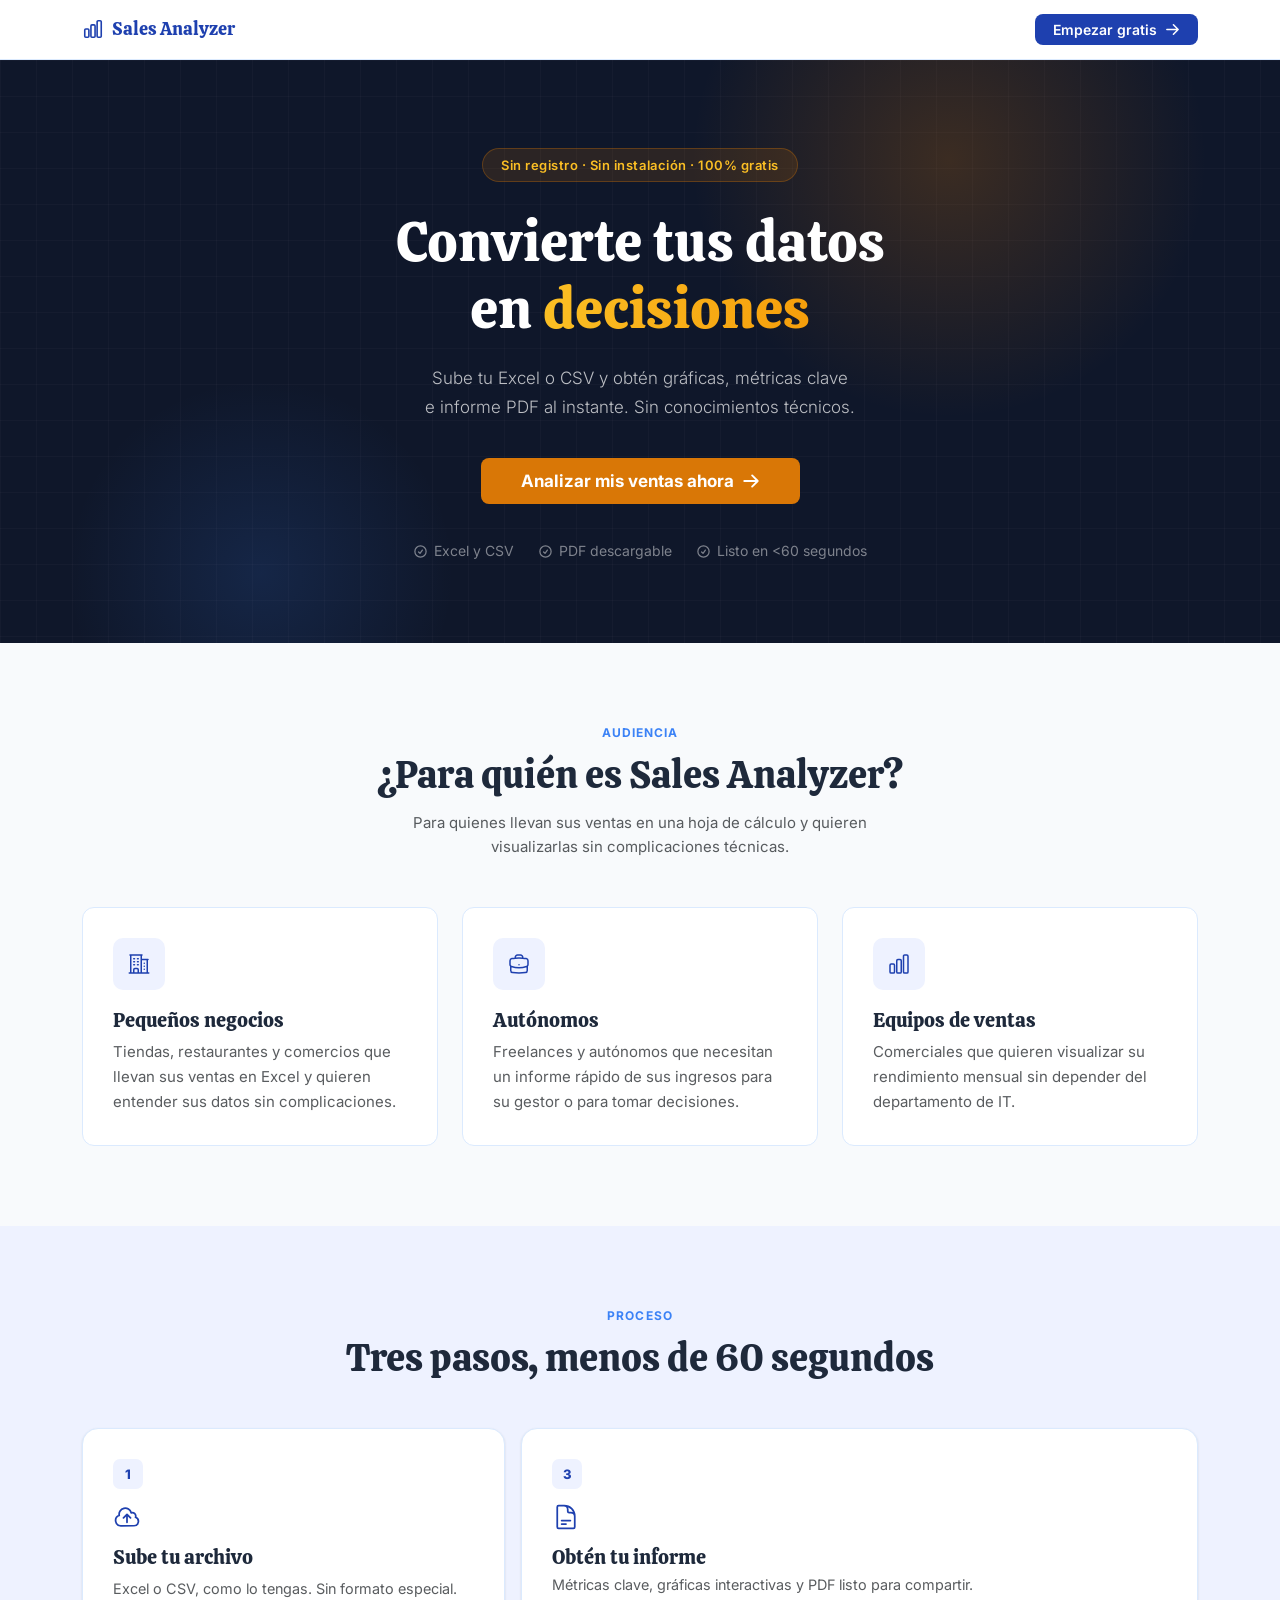
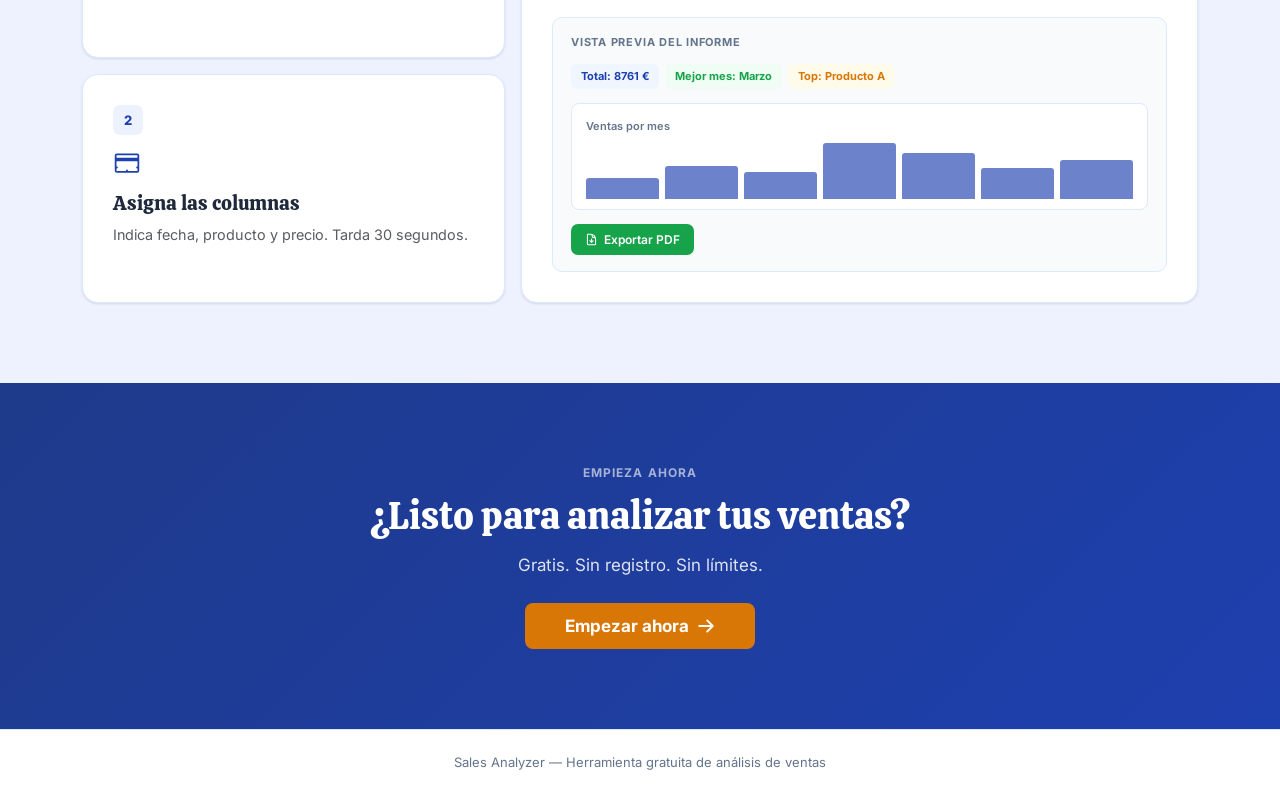
==== commit 8da9e376: "Mejoras de diseño: animaciones, resumen ejecutivo, formato meses en español y colores gráficas" ====
--- a/templates/landing.html
+++ b/templates/landing.html
@@ -120,13 +120,32 @@
         }
         .mock-chart-lbl { font-size: .6875rem; color: var(--color-text-muted); font-weight: 600; margin-bottom: .5rem; }
         .mock-bars { display: flex; align-items: flex-end; gap: .375rem; height: 56px; }
-        .mock-bar { flex: 1; background: var(--color-primary); border-radius: 3px 3px 0 0; opacity: .65; }
+        .mock-bar { flex: 1; background: var(--color-primary); border-radius: 3px 3px 0 0; opacity: .65; transition: height 0.6s ease; }
         .mock-export {
             display: inline-flex; align-items: center; gap: .375rem;
             background: var(--color-success); color: #fff;
             padding: .375rem .875rem; border-radius: 7px;
             font-size: .75rem; font-weight: 600;
         }
+
+        @keyframes fadeInUp {
+            from { opacity: 0; transform: translateY(24px); }
+            to   { opacity: 1; transform: translateY(0); }
+        }
+        .anim { opacity: 0; animation: fadeInUp 0.6s ease forwards; }
+        .anim-1 { animation-delay: 0.1s; }
+        .anim-2 { animation-delay: 0.25s; }
+        .anim-3 { animation-delay: 0.4s; }
+        .anim-4 { animation-delay: 0.55s; }
+
+        /* ── Scroll reveal ─────────────────────────────────── */
+        .will-reveal {
+            opacity: 0;
+            transform: translateY(22px);
+            transition: opacity 0.6s ease var(--reveal-delay, 0s),
+                        transform 0.6s ease var(--reveal-delay, 0s);
+        }
+        .will-reveal.in-view { opacity: 1; transform: translateY(0); }
     </style>
 </head>
 <body>
@@ -152,13 +171,13 @@
     <!-- Hero -->
     <section class="hero">
         <div class="container" style="position:relative;z-index:1;">
-            <div class="hero__eyebrow">Sin registro &middot; Sin instalación &middot; 100% gratis</div>
-            <h1>Convierte tus datos<br>en <span class="accent-text">decisiones</span></h1>
-            <p class="lead">
+            <div class="hero__eyebrow anim anim-1">Sin registro &middot; Sin instalación &middot; 100% gratis</div>
+            <h1 class = "anim anim-2">Convierte tus datos<br>en <span class="accent-text">decisiones</span></h1>
+            <p class="lead anim anim-3">
                 Sube tu Excel o CSV y obtén gráficas, métricas clave<br>
                 e informe PDF al instante. Sin conocimientos técnicos.
             </p>
-            <a href="/app" class="btn-sa btn-sa--accent">
+            <a href="/app" class="btn-sa btn-sa--accent anim anim-4">
                 Analizar mis ventas ahora
                 <svg class="sa-icon" width="18" height="18" fill="none" stroke="currentColor" stroke-width="2.5" viewBox="0 0 24 24" aria-hidden="true">
                     <path stroke-linecap="round" stroke-linejoin="round" d="M13.5 4.5 21 12m0 0-7.5 7.5M21 12H3"/>
@@ -282,13 +301,13 @@
                         <div class="mock-chart-wrap">
                             <div class="mock-chart-lbl">Ventas por mes</div>
                             <div class="mock-bars">
-                                <div class="mock-bar" style="height:38%"></div>
-                                <div class="mock-bar" style="height:60%"></div>
-                                <div class="mock-bar" style="height:48%"></div>
-                                <div class="mock-bar" style="height:100%"></div>
-                                <div class="mock-bar" style="height:82%"></div>
-                                <div class="mock-bar" style="height:55%"></div>
-                                <div class="mock-bar" style="height:70%"></div>
+                                <div class="mock-bar" data-h="38" style="height:0"></div>
+                                <div class="mock-bar" data-h="60" style="height:0"></div>
+                                <div class="mock-bar" data-h="48" style="height:0"></div>
+                                <div class="mock-bar" data-h="100" style="height:0"></div>
+                                <div class="mock-bar" data-h="82" style="height:0"></div>
+                                <div class="mock-bar" data-h="55" style="height:0"></div>
+                                <div class="mock-bar" data-h="70" style="height:0"></div>
                             </div>
                         </div>
                         <div class="mock-export">
@@ -324,5 +343,70 @@
         </div>
     </footer>
 
+
+<script>
+(function () {
+    // 1. Scroll reveal — feature cards, bento cards, CTA
+    var revealObserver = new IntersectionObserver(function (entries) {
+        entries.forEach(function (entry) {
+            if (entry.isIntersecting) {
+                entry.target.classList.add('in-view');
+                revealObserver.unobserve(entry.target);
+            }
+        });
+    }, { threshold: 0.15 });
+
+    [
+        { selector: '.feature-card',             baseDelay: 0.1,  step: 0.1  },
+        { selector: '.bento-card',               baseDelay: 0,    step: 0.15 },
+        { selector: '.l-section--dark .container', baseDelay: 0,  step: 0    }
+    ].forEach(function (group) {
+        document.querySelectorAll(group.selector).forEach(function (el, i) {
+            el.classList.add('will-reveal');
+            el.style.setProperty('--reveal-delay', (group.baseDelay + i * group.step) + 's');
+            revealObserver.observe(el);
+        });
+    });
+
+    // 2. Bar grow animation
+    var mockReport = document.querySelector('.mock-report');
+    if (mockReport) {
+        var barObserver = new IntersectionObserver(function (entries) {
+            entries.forEach(function (entry) {
+                if (entry.isIntersecting) {
+                    entry.target.querySelectorAll('.mock-bar[data-h]').forEach(function (bar, i) {
+                        setTimeout(function () { bar.style.height = bar.dataset.h + '%'; }, i * 80);
+                    });
+                    barObserver.unobserve(entry.target);
+                }
+            });
+        }, { threshold: 0.3 });
+        barObserver.observe(mockReport);
+    }
+
+    // 3. Counter 0 → 12.450 €
+    var kpiEl = document.querySelector('.mock-kpi.mk-blue');
+    if (kpiEl) {
+        var counterObserver = new IntersectionObserver(function (entries) {
+            entries.forEach(function (entry) {
+                if (entry.isIntersecting) {
+                    var target = 12450, duration = 1500, startTime = null;
+                    function tick(now) {
+                        if (!startTime) startTime = now;
+                        var progress = Math.min((now - startTime) / duration, 1);
+                        var eased = 1 - Math.pow(1 - progress, 3);
+                        var value = Math.round(eased * target);
+                        kpiEl.textContent = 'Total: ' + value.toLocaleString('es-ES') + ' €';
+                        if (progress < 1) { requestAnimationFrame(tick); }
+                    }
+                    requestAnimationFrame(tick);
+                    counterObserver.unobserve(entry.target);
+                }
+            });
+        }, { threshold: 0.5 });
+        counterObserver.observe(kpiEl);
+    }
+})();
+</script>
 </body>
 </html>
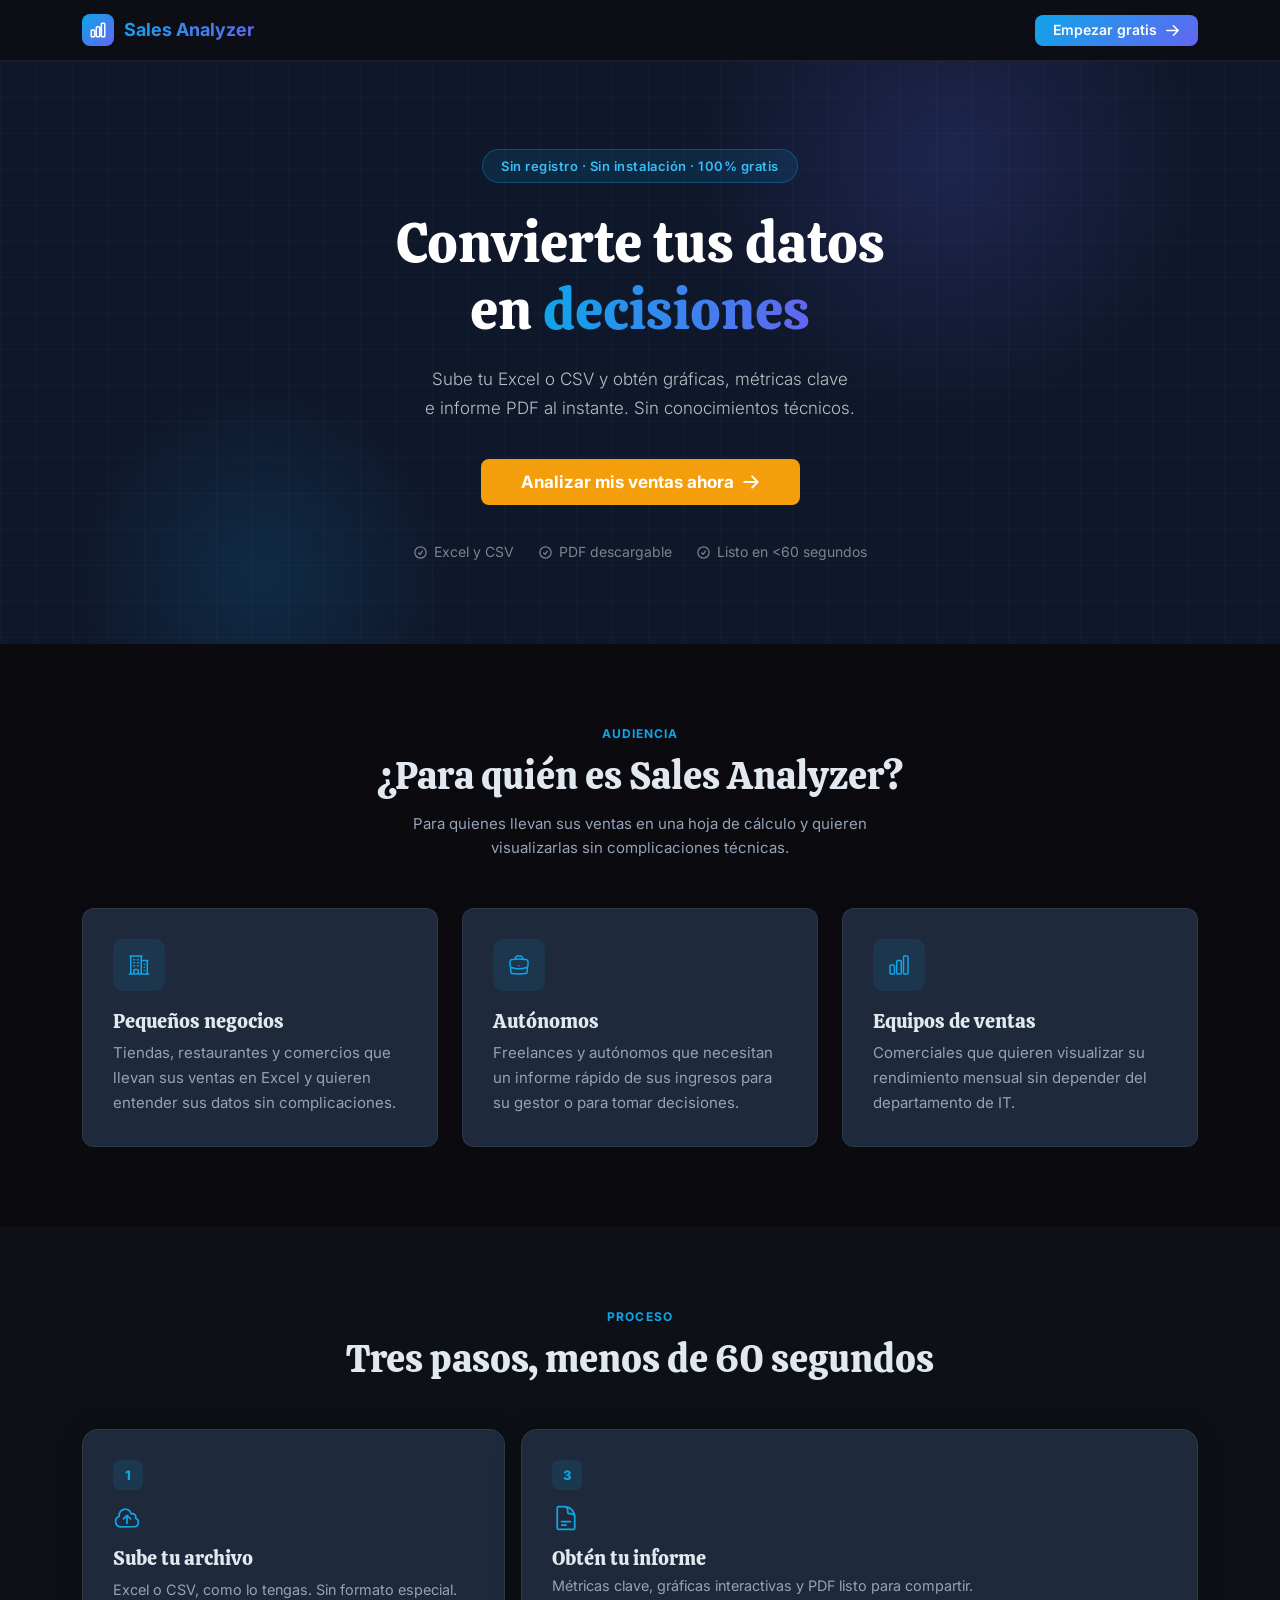
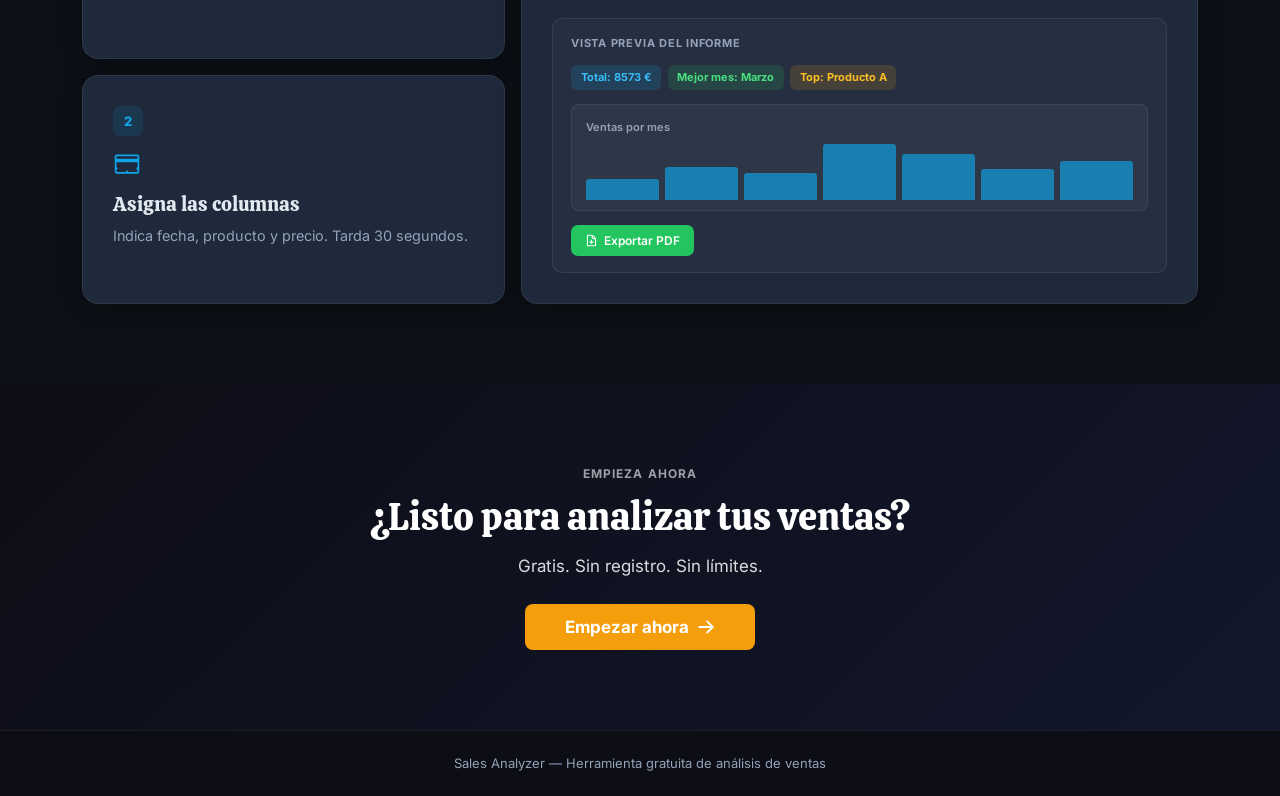
==== commit f939c019: "redesign: tema oscuro global fintech/Saas en styles.css e index.html" ====
--- a/templates/landing.html
+++ b/templates/landing.html
@@ -24,7 +24,7 @@
             content: '';
             position: absolute;
             width: 560px; height: 560px;
-            background: radial-gradient(circle, rgba(217,119,6,.22) 0%, transparent 65%);
+            background: radial-gradient(circle, rgba(99,102,241,.18) 0%, transparent 65%);
             top: -180px; right: 4%;
             pointer-events: none;
         }
@@ -32,15 +32,15 @@
             content: '';
             position: absolute;
             width: 420px; height: 420px;
-            background: radial-gradient(circle, rgba(59,130,246,.14) 0%, transparent 65%);
+            background: radial-gradient(circle, rgba(14,165,233,.14) 0%, transparent 65%);
             bottom: -140px; left: 4%;
             pointer-events: none;
         }
         .hero__eyebrow {
             display: inline-block;
-            background: rgba(217,119,6,.14);
-            color: #FBBF24;
-            border: 1px solid rgba(217,119,6,.3);
+            background: rgba(14,165,233,.12);
+            color: #38bdf8;
+            border: 1px solid rgba(14,165,233,.3);
             border-radius: 99px;
             padding: .35rem 1.125rem;
             font-size: .8125rem;
@@ -50,7 +50,7 @@
         }
         .hero h1 { font-size: clamp(2.375rem, 5.5vw, 3.5rem); margin-bottom: 1.375rem; color: #fff; }
         .hero h1 .accent-text {
-            background: linear-gradient(90deg, #FBBF24 0%, #F59E0B 100%);
+            background: linear-gradient(90deg, #0ea5e9 0%, #6366f1 100%);
             -webkit-background-clip: text;
             -webkit-text-fill-color: transparent;
             background-clip: text;
@@ -66,7 +66,7 @@
             gap: 1rem;
         }
         .bento-card {
-            background: #fff;
+            background: var(--color-surface);
             border: 1px solid var(--color-border);
             border-radius: 16px;
             padding: 1.875rem;
@@ -92,8 +92,8 @@
 
         /* ── Mock Report Preview ────────────────────────────── */
         .mock-report {
-            background: var(--color-bg);
-            border: 1px solid var(--color-border);
+            background: rgba(255,255,255,.03);
+            border: 1px solid rgba(255,255,255,.08);
             border-radius: 10px;
             padding: 1rem 1.125rem;
             flex: 1;
@@ -111,11 +111,11 @@
             padding: .3rem .6rem; border-radius: 6px;
             font-size: .6875rem; font-weight: 700; line-height: 1.4;
         }
-        .mk-blue  { background: #EFF6FF; color: var(--color-primary); }
-        .mk-green { background: #F0FDF4; color: var(--color-success); }
-        .mk-amber { background: #FFFBEB; color: var(--color-accent); }
+        .mk-blue  { background: rgba(14,165,233,.15); color: #38bdf8; }
+        .mk-green { background: rgba(34,197,94,.15);  color: #4ade80; }
+        .mk-amber { background: rgba(245,158,11,.15); color: #fbbf24; }
         .mock-chart-wrap {
-            background: #fff; border: 1px solid var(--color-border);
+            background: rgba(255,255,255,.04); border: 1px solid rgba(255,255,255,.08);
             border-radius: 8px; padding: .875rem .875rem .625rem; margin-bottom: .875rem;
         }
         .mock-chart-lbl { font-size: .6875rem; color: var(--color-text-muted); font-weight: 600; margin-bottom: .5rem; }
@@ -154,10 +154,12 @@
     <nav class="sa-nav">
         <div class="container d-flex align-items-center justify-content-between">
             <a class="sa-nav__brand" href="/">
-                <svg class="sa-icon" width="22" height="22" fill="none" stroke="currentColor" stroke-width="1.75" viewBox="0 0 24 24" aria-hidden="true">
-                    <path stroke-linecap="round" stroke-linejoin="round" d="M3 13.125C3 12.504 3.504 12 4.125 12h2.25c.621 0 1.125.504 1.125 1.125v6.75C7.5 20.496 6.996 21 6.375 21h-2.25A1.125 1.125 0 0 1 3 19.875v-6.75ZM9.75 8.625c0-.621.504-1.125 1.125-1.125h2.25c.621 0 1.125.504 1.125 1.125v11.25c0 .621-.504 1.125-1.125 1.125h-2.25a1.125 1.125 0 0 1-1.125-1.125V8.625ZM16.5 4.125c0-.621.504-1.125 1.125-1.125h2.25C20.496 3 21 3.504 21 4.125v15.75c0 .621-.504 1.125-1.125 1.125h-2.25a1.125 1.125 0 0 1-1.125-1.125V4.125Z"/>
-                </svg>
-                Sales Analyzer
+                <span class="nav-logo-icon" aria-hidden="true">
+                    <svg width="18" height="18" fill="none" stroke="#fff" stroke-width="2" viewBox="0 0 24 24">
+                        <path stroke-linecap="round" stroke-linejoin="round" d="M3 13.125C3 12.504 3.504 12 4.125 12h2.25c.621 0 1.125.504 1.125 1.125v6.75C7.5 20.496 6.996 21 6.375 21h-2.25A1.125 1.125 0 0 1 3 19.875v-6.75ZM9.75 8.625c0-.621.504-1.125 1.125-1.125h2.25c.621 0 1.125.504 1.125 1.125v11.25c0 .621-.504 1.125-1.125 1.125h-2.25a1.125 1.125 0 0 1-1.125-1.125V8.625ZM16.5 4.125c0-.621.504-1.125 1.125-1.125h2.25C20.496 3 21 3.504 21 4.125v15.75c0 .621-.504 1.125-1.125 1.125h-2.25a1.125 1.125 0 0 1-1.125-1.125V4.125Z"/>
+                    </svg>
+                </span>
+                <span class="brand-text">Sales Analyzer</span>
             </a>
             <a href="/app" class="btn-sa btn-sa--primary" style="font-size:.875rem;padding:.5rem 1.125rem;">
                 Empezar gratis
@@ -172,7 +174,7 @@
     <section class="hero">
         <div class="container" style="position:relative;z-index:1;">
             <div class="hero__eyebrow anim anim-1">Sin registro &middot; Sin instalación &middot; 100% gratis</div>
-            <h1 class = "anim anim-2">Convierte tus datos<br>en <span class="accent-text">decisiones</span></h1>
+            <h1 class="anim anim-2">Convierte tus datos<br>en <span class="accent-text">decisiones</span></h1>
             <p class="lead anim anim-3">
                 Sube tu Excel o CSV y obtén gráficas, métricas clave<br>
                 e informe PDF al instante. Sin conocimientos técnicos.
@@ -343,7 +345,6 @@
         </div>
     </footer>
 
-
 <script>
 (function () {
     // 1. Scroll reveal — feature cards, bento cards, CTA
@@ -357,9 +358,9 @@
     }, { threshold: 0.15 });
 
     [
-        { selector: '.feature-card',             baseDelay: 0.1,  step: 0.1  },
-        { selector: '.bento-card',               baseDelay: 0,    step: 0.15 },
-        { selector: '.l-section--dark .container', baseDelay: 0,  step: 0    }
+        { selector: '.feature-card',               baseDelay: 0.1,  step: 0.1  },
+        { selector: '.bento-card',                 baseDelay: 0,    step: 0.15 },
+        { selector: '.l-section--dark .container', baseDelay: 0,    step: 0    }
     ].forEach(function (group) {
         document.querySelectorAll(group.selector).forEach(function (el, i) {
             el.classList.add('will-reveal');
--- a/static/styles.css
+++ b/static/styles.css
@@ -2,23 +2,23 @@
 
 /* ── Design Tokens ─────────────────────────────────────── */
 :root {
-    --color-primary:       #1E40AF;
-    --color-primary-dark:  #1e3a8a;
-    --color-primary-light: #EEF2FF;
-    --color-secondary:     #3B82F6;
-    --color-accent:        #D97706;
-    --color-accent-dark:   #b45309;
-    --color-bg:            #F8FAFC;
-    --color-surface:       #FFFFFF;
-    --color-muted-bg:      #EEF2FF;
-    --color-border:        #DBEAFE;
-    --color-text:          #1E293B;
-    --color-text-muted:    #64748B;
-    --color-success:       #16a34a;
-    --color-danger:        #DC2626;
+    --color-primary:       #0ea5e9;
+    --color-primary-dark:  #0284c7;
+    --color-primary-light: rgba(14,165,233,.12);
+    --color-secondary:     #6366f1;
+    --color-accent:        #f59e0b;
+    --color-accent-dark:   #d97706;
+    --color-bg:            #0a0a0f;
+    --color-surface:       #1e293b;
+    --color-muted-bg:      #0d1117;
+    --color-border:        rgba(255,255,255,.07);
+    --color-text:          #e2e8f0;
+    --color-text-muted:    #94a3b8;
+    --color-success:       #22c55e;
+    --color-danger:        #f87171;
     --radius-card:         12px;
-    --shadow-card:         0 1px 3px rgba(0,0,0,.08), 0 1px 2px rgba(0,0,0,.04);
-    --shadow-hover:        0 8px 30px rgba(30,64,175,.12);
+    --shadow-card:         0 4px 24px rgba(0,0,0,.4);
+    --shadow-hover:        0 8px 32px rgba(14,165,233,.15);
     --t-fast:              150ms ease;
     --t-normal:            250ms ease;
 }
@@ -39,10 +39,19 @@
     line-height: 1.2;
 }
 
+/* Bootstrap overrides for dark theme */
+.text-muted { color: var(--color-text-muted) !important; }
+
+.alert-success {
+    background: rgba(34,197,94,.1) !important;
+    border-color: rgba(34,197,94,.2) !important;
+    color: #86efac !important;
+}
+
 /* ── Navbar ────────────────────────────────────────────── */
 .sa-nav {
-    background: var(--color-surface);
-    border-bottom: 1px solid var(--color-border);
+    background: #0d0d16;
+    border-bottom: 1px solid rgba(255,255,255,.07);
     padding: 0.875rem 0;
     position: sticky;
     top: 0;
@@ -50,15 +59,34 @@
 }
 
 .sa-nav__brand {
-    font-family: 'Calistoga', serif;
+    font-family: 'Inter', sans-serif;
     font-size: 1.125rem;
-    color: var(--color-primary);
+    font-weight: 700;
     text-decoration: none;
-    display: inline-flex;
-    align-items: center;
-    gap: 0.5rem;
-}
-.sa-nav__brand:hover { color: var(--color-primary-dark); }
+    color: inherit;
+    display: inline-flex;
+    align-items: center;
+    gap: 0.625rem;
+}
+.sa-nav__brand:hover { opacity: .85; }
+
+.nav-logo-icon {
+    width: 32px;
+    height: 32px;
+    border-radius: 8px;
+    background: linear-gradient(135deg, #0ea5e9, #6366f1);
+    display: inline-flex;
+    align-items: center;
+    justify-content: center;
+    flex-shrink: 0;
+}
+
+.brand-text {
+    background: linear-gradient(135deg, #0ea5e9, #6366f1);
+    -webkit-background-clip: text;
+    -webkit-text-fill-color: transparent;
+    background-clip: text;
+}
 
 /* ── Buttons ───────────────────────────────────────────── */
 .btn-sa {
@@ -71,30 +99,36 @@
     gap: 0.5rem;
     text-decoration: none;
     line-height: 1;
-    transition: background-color var(--t-fast), transform 100ms ease, opacity var(--t-fast);
+    transition: opacity var(--t-fast), transform 100ms ease;
     padding: 0.65rem 1.375rem;
     font-size: 0.9375rem;
     font-family: 'Inter', sans-serif;
 }
 .btn-sa:active  { transform: scale(0.98); }
-.btn-sa:disabled, .btn-sa[disabled] { opacity: 0.55; cursor: not-allowed; transform: none; pointer-events: none; }
-.btn-sa:focus-visible { outline: 3px solid var(--color-secondary); outline-offset: 2px; }
-
-.btn-sa--primary { background: var(--color-primary); color: #fff !important; }
-.btn-sa--primary:hover { background: var(--color-primary-dark); color: #fff; }
+.btn-sa:disabled, .btn-sa[disabled] { opacity: 0.45; cursor: not-allowed; transform: none; pointer-events: none; }
+.btn-sa:focus-visible { outline: 3px solid var(--color-primary); outline-offset: 2px; }
+
+.btn-sa--primary {
+    background: linear-gradient(135deg, #0ea5e9, #6366f1);
+    color: #fff !important;
+}
+.btn-sa--primary:hover { opacity: .88; color: #fff; }
 
 .btn-sa--accent { background: var(--color-accent); color: #fff !important; padding: 0.875rem 2.5rem; font-size: 1.0625rem; font-weight: 700; }
 .btn-sa--accent:hover { background: var(--color-accent-dark); color: #fff; }
 
 .btn-sa--success { background: var(--color-success); color: #fff !important; }
-.btn-sa--success:hover { background: #15803d; color: #fff; }
+.btn-sa--success:hover { background: #16a34a; color: #fff; }
 
 .btn-sa--ghost {
     background: transparent;
     color: var(--color-text) !important;
-    border: 1.5px solid var(--color-border);
-}
-.btn-sa--ghost:hover { background: var(--color-muted-bg); border-color: var(--color-secondary); }
+    border: 1.5px solid rgba(255,255,255,.15);
+}
+.btn-sa--ghost:hover {
+    background: rgba(255,255,255,.05);
+    border-color: rgba(255,255,255,.25);
+}
 
 /* ── Cards ─────────────────────────────────────────────── */
 .sa-card {
@@ -120,29 +154,34 @@
 .sa-select {
     width: 100%;
     padding: 0.625rem 0.875rem;
-    border: 1.5px solid var(--color-border);
+    border: 1.5px solid rgba(255,255,255,.1);
     border-radius: 8px;
     font-size: 0.9375rem;
     font-family: 'Inter', sans-serif;
-    background: var(--color-surface);
+    background: rgba(255,255,255,.04);
     color: var(--color-text);
     transition: border-color var(--t-fast), box-shadow var(--t-fast);
     line-height: 1.5;
 }
-.sa-input:hover, .sa-select:hover { border-color: var(--color-secondary); }
+.sa-input:hover, .sa-select:hover { border-color: rgba(255,255,255,.2); }
 .sa-input:focus, .sa-select:focus {
     outline: none;
-    border-color: var(--color-secondary);
-    box-shadow: 0 0 0 3px rgba(59,130,246,.15);
+    border-color: var(--color-primary);
+    box-shadow: 0 0 0 3px rgba(14,165,233,.15);
 }
 
 .sa-select {
     padding-right: 2.25rem;
     appearance: none;
-    background-image: url("data:image/svg+xml,%3Csvg xmlns='http://www.w3.org/2000/svg' width='16' height='16' fill='none' stroke='%2364748B' stroke-width='2' viewBox='0 0 24 24'%3E%3Cpath stroke-linecap='round' stroke-linejoin='round' d='m19.5 8.25-7.5 7.5-7.5-7.5'/%3E%3C/svg%3E");
+    background-image: url("data:image/svg+xml,%3Csvg xmlns='http://www.w3.org/2000/svg' width='16' height='16' fill='none' stroke='%2394a3b8' stroke-width='2' viewBox='0 0 24 24'%3E%3Cpath stroke-linecap='round' stroke-linejoin='round' d='m19.5 8.25-7.5 7.5-7.5-7.5'/%3E%3C/svg%3E");
     background-repeat: no-repeat;
     background-position: right 0.75rem center;
+    background-size: 16px;
     cursor: pointer;
+}
+.sa-select option {
+    background: #1e293b;
+    color: #e2e8f0;
 }
 
 .sa-helper {
@@ -163,23 +202,83 @@
     gap: 0.625rem;
     margin-bottom: 1.25rem;
 }
-.sa-alert--danger { background: #FEF2F2; border: 1px solid #FECACA; color: #B91C1C; }
+.sa-alert--danger {
+    background: rgba(248,113,113,.1);
+    border: 1px solid rgba(248,113,113,.25);
+    color: #fca5a5;
+}
 
 /* ── File Upload Zone ──────────────────────────────────── */
 .file-zone {
-    border: 2px dashed var(--color-border);
+    border: 2px dashed rgba(255,255,255,.14);
     border-radius: var(--radius-card);
     padding: 2.5rem 1.5rem;
     text-align: center;
-    background: var(--color-bg);
+    background: rgba(14,165,233,.03);
     cursor: pointer;
     transition: border-color var(--t-fast), background var(--t-fast);
 }
 .file-zone:hover, .file-zone:focus-within {
-    border-color: var(--color-secondary);
-    background: var(--color-primary-light);
+    border-color: var(--color-primary);
+    background: rgba(14,165,233,.06);
 }
 .file-zone input[type="file"] { cursor: pointer; }
+
+.upload-icon-wrap {
+    width: 64px;
+    height: 64px;
+    border-radius: 16px;
+    background: rgba(14,165,233,.1);
+    display: inline-flex;
+    align-items: center;
+    justify-content: center;
+    margin-bottom: 1rem;
+}
+
+.format-badges {
+    display: flex;
+    justify-content: center;
+    gap: 0.5rem;
+    margin-top: 0.875rem;
+}
+.fmt-badge {
+    background: rgba(255,255,255,.06);
+    border: 1px solid rgba(255,255,255,.1);
+    color: #94a3b8;
+    border-radius: 6px;
+    padding: 0.2rem 0.65rem;
+    font-size: 0.75rem;
+    font-weight: 600;
+    font-family: 'Inter', sans-serif;
+    letter-spacing: 0.04em;
+}
+
+.form-actions {
+    display: flex;
+    justify-content: flex-end;
+    margin-top: 1.375rem;
+}
+
+.btn-upload {
+    background: linear-gradient(135deg, #0ea5e9, #6366f1);
+    color: #fff !important;
+    border: none;
+    border-radius: 10px;
+    font-weight: 600;
+    font-size: 0.9375rem;
+    font-family: 'Inter', sans-serif;
+    padding: 0.7rem 1.5rem;
+    display: inline-flex;
+    align-items: center;
+    gap: 0.5rem;
+    cursor: pointer;
+    line-height: 1;
+    transition: opacity 150ms ease, transform 100ms ease;
+}
+.btn-upload:hover  { opacity: .88; }
+.btn-upload:active { transform: scale(.98); }
+.btn-upload:disabled { opacity: .45; cursor: not-allowed; transform: none; }
+.btn-upload:focus-visible { outline: 3px solid var(--color-primary); outline-offset: 2px; }
 
 /* ── Step Indicator ────────────────────────────────────── */
 .steps-indicator {
@@ -206,39 +305,43 @@
     justify-content: center;
     font-weight: 700;
     font-size: 0.875rem;
-    border: 2px solid var(--color-border);
-    background: var(--color-surface);
-    color: var(--color-text-muted);
+    border: 2px solid rgba(255,255,255,.12);
+    background: #1e293b;
+    color: #475569;
     transition: all var(--t-fast);
 }
 .step__label {
     font-size: 0.6875rem;
     font-weight: 500;
-    color: var(--color-text-muted);
+    color: #64748b;
     text-align: center;
     line-height: 1.3;
     white-space: nowrap;
 }
 .step--active .step__circle {
-    background: var(--color-primary);
-    border-color: var(--color-primary);
+    background: linear-gradient(135deg, #0ea5e9, #6366f1);
+    border-color: transparent;
     color: #fff;
-    box-shadow: 0 0 0 4px var(--color-primary-light);
+    box-shadow: 0 0 0 4px rgba(14,165,233,.15);
 }
 .step--active .step__label { color: var(--color-primary); font-weight: 700; }
-.step--completed .step__circle { background: var(--color-primary); border-color: var(--color-primary); color: #fff; }
+.step--completed .step__circle {
+    background: linear-gradient(135deg, #0ea5e9, #6366f1);
+    border-color: transparent;
+    color: #fff;
+}
 .step--completed .step__label { color: var(--color-primary); }
 
 .step-connector {
     flex: 1;
     max-width: 72px;
     height: 2px;
-    background: var(--color-border);
+    background: rgba(255,255,255,.07);
     margin-top: 17px;
     align-self: flex-start;
     transition: background var(--t-fast);
 }
-.step-connector--done { background: var(--color-primary); }
+.step-connector--done { background: linear-gradient(90deg, #0ea5e9, #6366f1); }
 
 /* ── KPI Cards ─────────────────────────────────────────── */
 .kpi-card {
@@ -257,11 +360,11 @@
     border-radius: 10px;
     display: flex; align-items: center; justify-content: center;
 }
-.kpi-icon--blue  { background: #EFF6FF; color: var(--color-primary); }
-.kpi-icon--green { background: #F0FDF4; color: var(--color-success); }
-.kpi-icon--amber { background: #FFFBEB; color: var(--color-accent); }
-.kpi-icon--red   { background: #FEF2F2; color: var(--color-danger); }
-.kpi-icon--slate { background: #F1F5F9; color: #475569; }
+.kpi-icon--blue  { background: rgba(14,165,233,.12); color: #38bdf8; }
+.kpi-icon--green { background: rgba(34,197,94,.12);  color: #4ade80; }
+.kpi-icon--amber { background: rgba(245,158,11,.12); color: #fbbf24; }
+.kpi-icon--red   { background: rgba(248,113,113,.12); color: #f87171; }
+.kpi-icon--slate { background: rgba(148,163,184,.1); color: #94a3b8; }
 .kpi-label {
     font-size: 0.6875rem;
     font-weight: 700;
@@ -299,12 +402,12 @@
 /* ── Page Layout ───────────────────────────────────────── */
 .page-wrap { max-width: 860px; margin: 0 auto; padding: 0 1rem 4rem; }
 .page-header { padding: 1.75rem 0 1.5rem; }
-.page-header h1 { font-size: 1.75rem; margin-bottom: 0.25rem; }
+.page-header h1 { font-size: 1.75rem; margin-bottom: 0.25rem; color: var(--color-text); }
 .page-header p { color: var(--color-text-muted); margin: 0; font-size: 0.9375rem; }
 
 /* ── Landing: Hero ─────────────────────────────────────── */
 .hero {
-    background: linear-gradient(135deg, #1e3a8a 0%, #1E40AF 55%, #1d4ed8 100%);
+    background: linear-gradient(135deg, #0f172a 0%, #1e1040 100%);
     padding: 5rem 0 4.5rem;
     color: #fff;
     text-align: center;
@@ -338,13 +441,13 @@
 /* ── Landing: Sections ─────────────────────────────────── */
 .l-section { padding: 5rem 0; }
 .l-section--muted { background: var(--color-muted-bg); }
-.l-section--dark { background: linear-gradient(135deg, #1e3a8a 0%, #1E40AF 100%); color: #fff; text-align: center; }
+.l-section--dark { background: linear-gradient(135deg, #0d0d16 0%, #12172b 100%); color: #fff; text-align: center; }
 .l-eyebrow {
     font-size: 0.75rem;
     font-weight: 700;
     letter-spacing: 0.09em;
     text-transform: uppercase;
-    color: var(--color-secondary);
+    color: var(--color-primary);
     margin-bottom: 0.625rem;
     display: block;
 }
@@ -363,7 +466,7 @@
 .feature-card:hover { box-shadow: var(--shadow-hover); transform: translateY(-2px); }
 .feature-icon-wrap {
     width: 52px; height: 52px;
-    background: var(--color-muted-bg);
+    background: rgba(14,165,233,.1);
     border-radius: 10px;
     display: flex; align-items: center; justify-content: center;
     margin-bottom: 1.125rem;
@@ -373,7 +476,7 @@
 /* ── Landing: How it works ─────────────────────────────── */
 .step-num {
     width: 44px; height: 44px;
-    background: var(--color-primary);
+    background: linear-gradient(135deg, #0ea5e9, #6366f1);
     color: #fff;
     border-radius: 50%;
     display: flex; align-items: center; justify-content: center;
@@ -384,8 +487,8 @@
 
 /* ── Footer ────────────────────────────────────────────── */
 .sa-footer {
-    background: var(--color-surface);
-    border-top: 1px solid var(--color-border);
+    background: #0d0d16;
+    border-top: 1px solid rgba(255,255,255,.07);
     padding: 1.375rem 0;
     text-align: center;
     font-size: 0.8125rem;
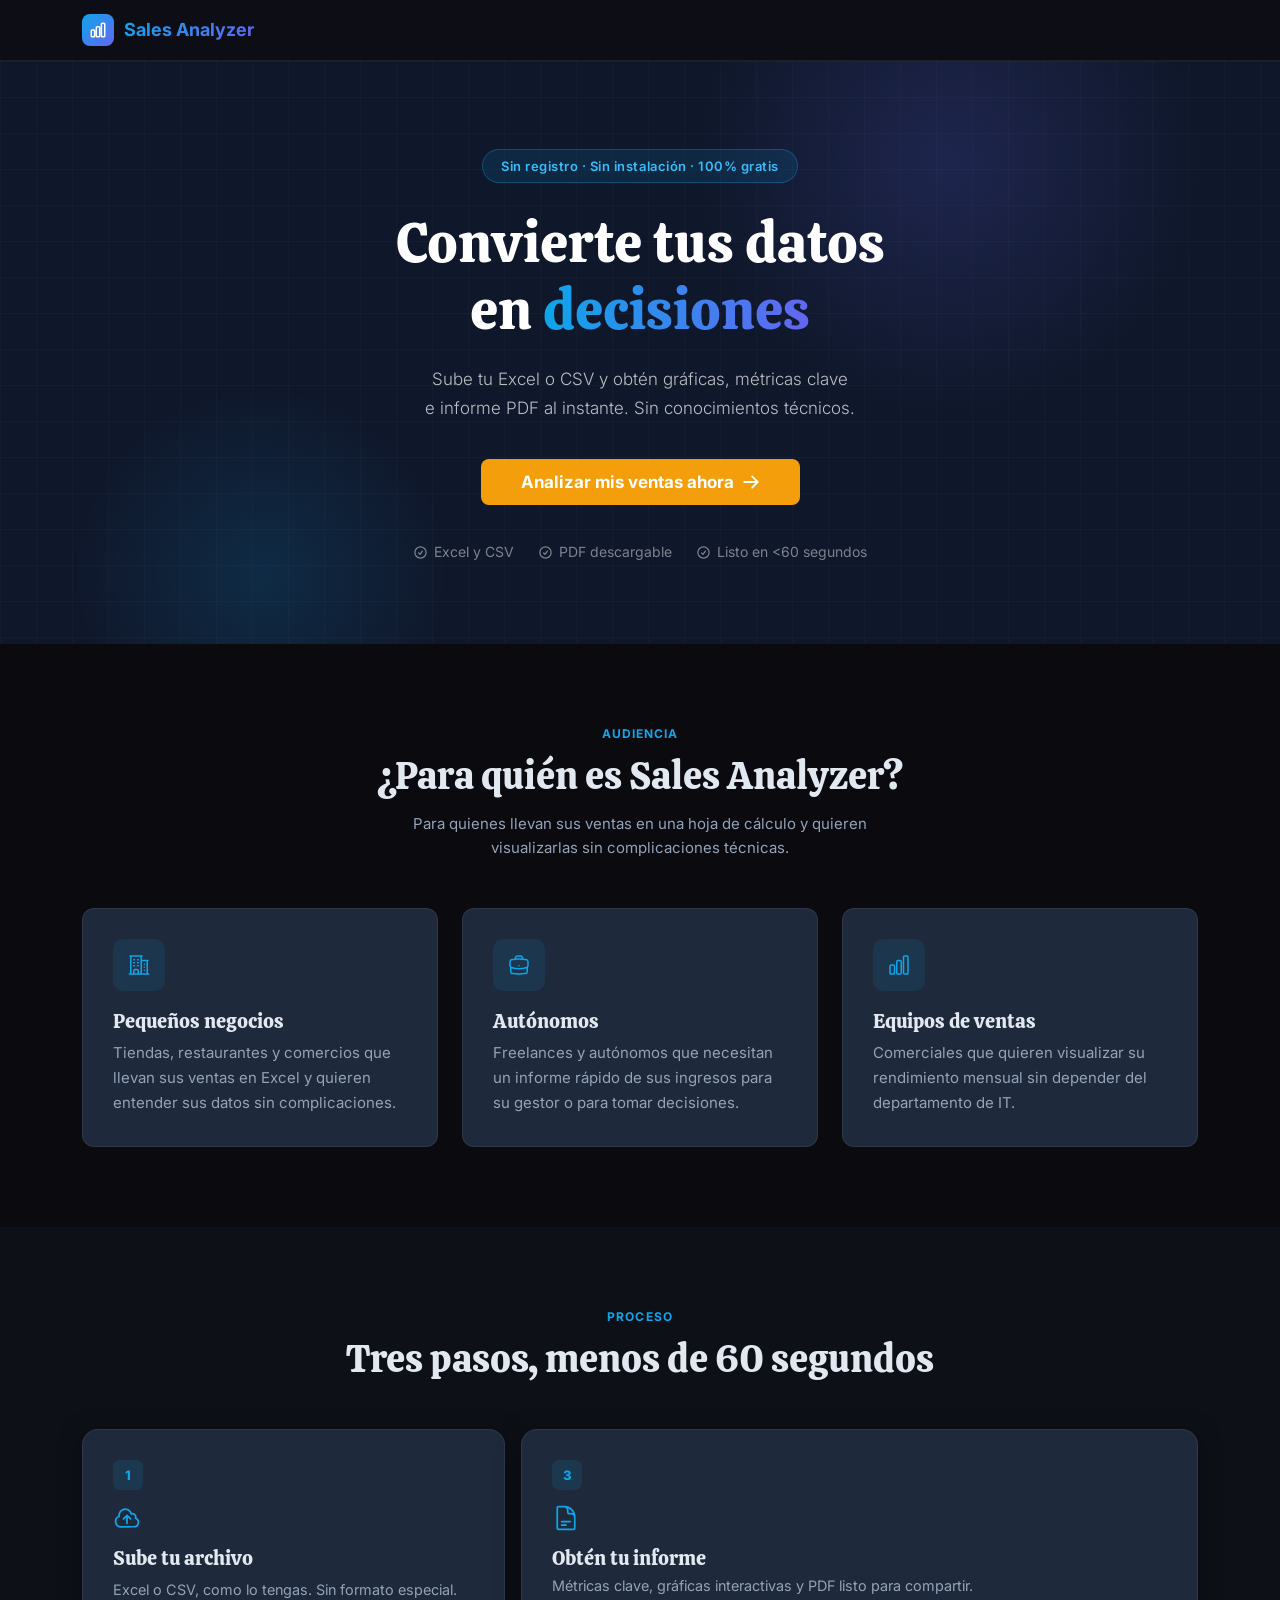
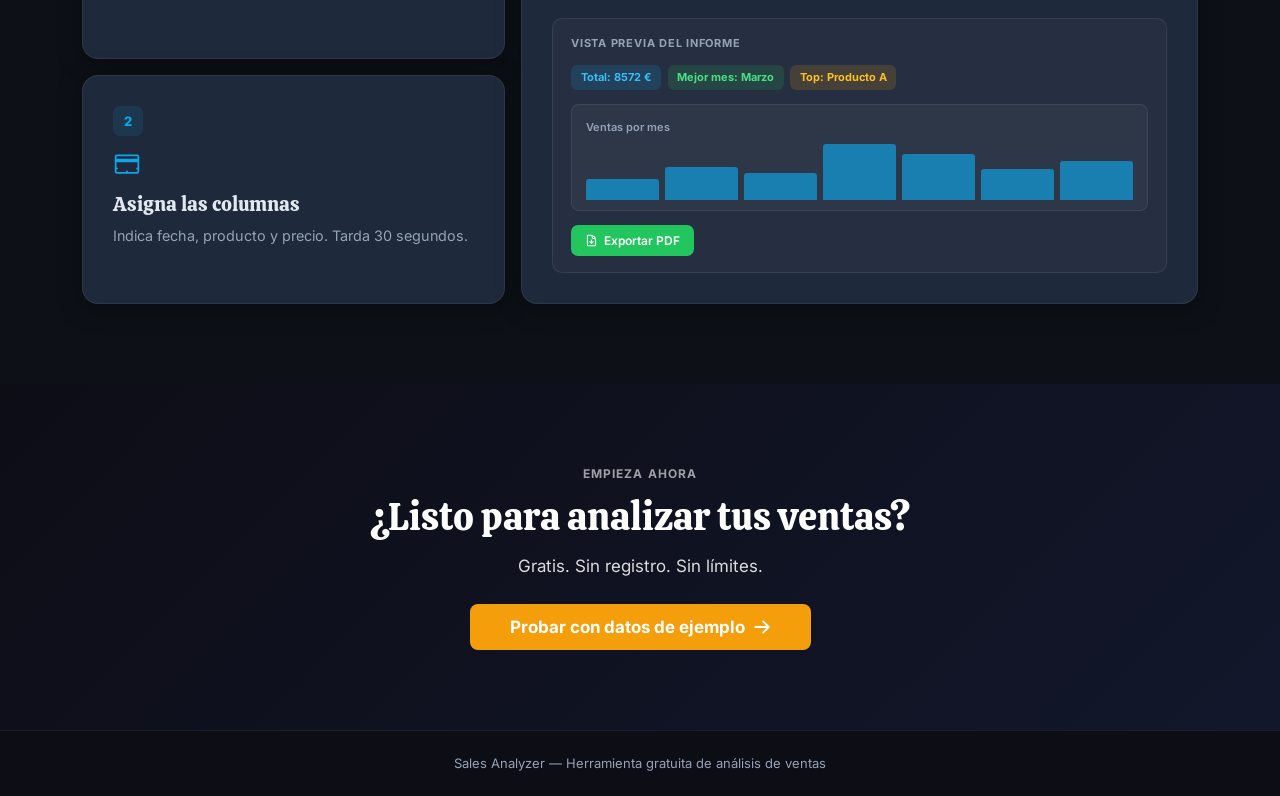
==== commit 642f62d7: "fix: quitar botón navbar duplicado y mejorar visibilidad botón demo" ====
--- a/templates/landing.html
+++ b/templates/landing.html
@@ -160,12 +160,6 @@
                     </svg>
                 </span>
                 <span class="brand-text">Sales Analyzer</span>
-            </a>
-            <a href="/app" class="btn-sa btn-sa--primary" style="font-size:.875rem;padding:.5rem 1.125rem;">
-                Empezar gratis
-                <svg class="sa-icon" width="15" height="15" fill="none" stroke="currentColor" stroke-width="2.5" viewBox="0 0 24 24" aria-hidden="true">
-                    <path stroke-linecap="round" stroke-linejoin="round" d="M13.5 4.5 21 12m0 0-7.5 7.5M21 12H3"/>
-                </svg>
             </a>
         </div>
     </nav>
@@ -330,7 +324,7 @@
             <h2 class="l-title" style="color:#fff;">¿Listo para analizar tus ventas?</h2>
             <p class="mb-4" style="opacity:.85;font-size:1.0625rem;">Gratis. Sin registro. Sin límites.</p>
             <a href="/app" class="btn-sa btn-sa--accent">
-                Empezar ahora
+                Probar con datos de ejemplo
                 <svg class="sa-icon" width="18" height="18" fill="none" stroke="currentColor" stroke-width="2.5" viewBox="0 0 24 24" aria-hidden="true">
                     <path stroke-linecap="round" stroke-linejoin="round" d="M13.5 4.5 21 12m0 0-7.5 7.5M21 12H3"/>
                 </svg>
